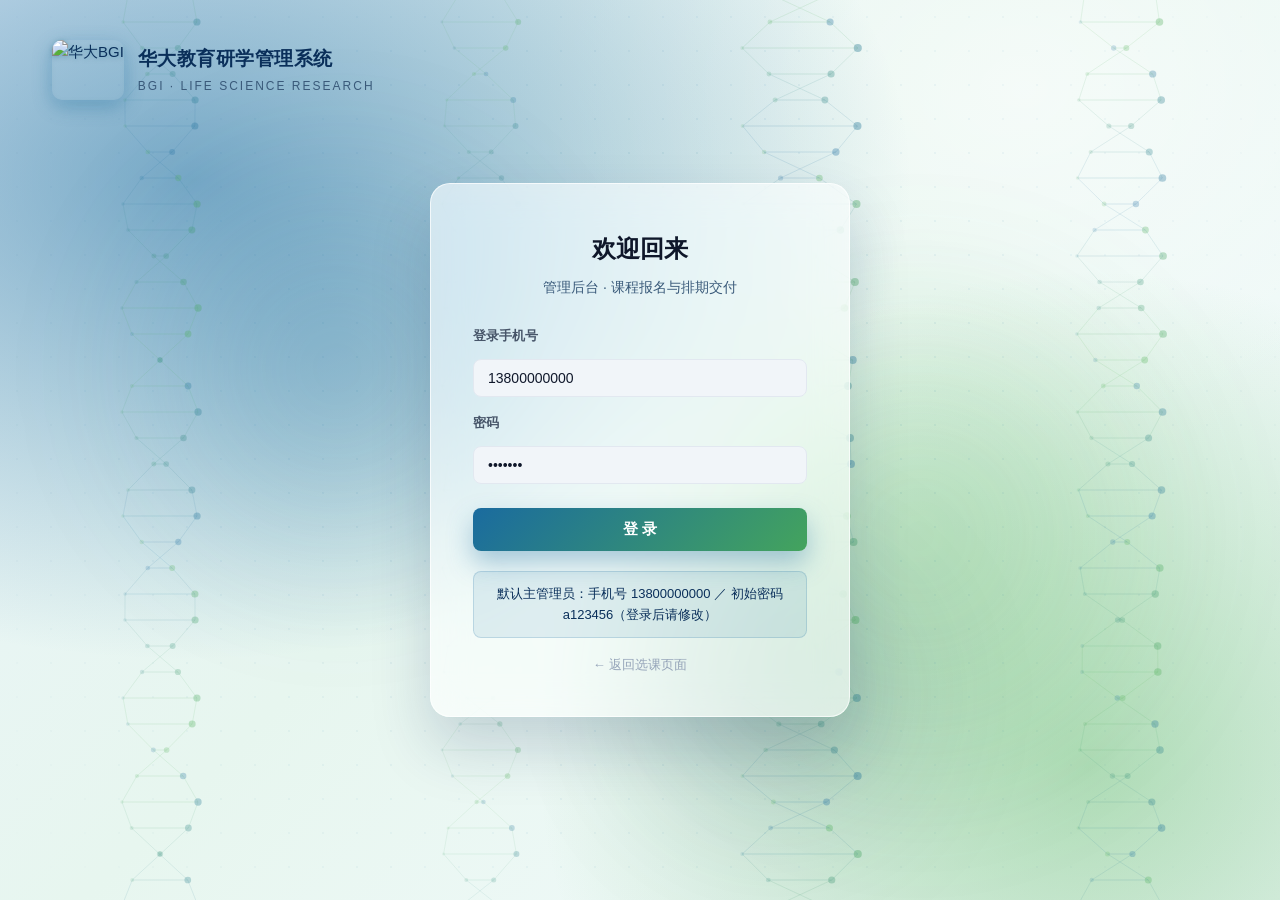
==== admin.html @ 99b179e8 "init: 华大教育研学管理系统 前端静态站" ====
<!DOCTYPE html>
<html lang="zh-CN">
<head>
  <meta charset="UTF-8">
  <meta name="viewport" content="width=device-width, initial-scale=1.0">
  <title>管理后台 - 华大教育研学管理系统</title>
  <!-- 安全响应头：降低 XSS / 点击劫持 / 数据外泄风险 -->
  <meta http-equiv="Content-Security-Policy" content="default-src 'self'; script-src 'self' 'unsafe-inline' https://cdn.jsdelivr.net; style-src 'self' 'unsafe-inline'; img-src 'self' data: https://*.supabase.co https://*.supabase.in; font-src 'self' data:; connect-src 'self' https://bqyibvetyoooyogjtqeu.supabase.co; frame-ancestors 'none'; base-uri 'self'; form-action 'self'">
  <meta http-equiv="X-Content-Type-Options" content="nosniff">
  <meta http-equiv="Referrer-Policy" content="no-referrer">
  <meta http-equiv="X-Frame-Options" content="DENY">
  <meta http-equiv="Permissions-Policy" content="geolocation=(), microphone=(), camera=()">
  <link rel="stylesheet" href="css/style.css">
  <link rel="icon" type="image/png" href="images/logo-huada.png">
</head>
<body>

  <!-- ========== 未配置提示 ========== -->
  <div id="configBanner" style="display:none;background:#FEF3C7;border-bottom:2px solid #F59E0B;padding:10px 20px;text-align:center;font-size:14px;color:#92400E;">
    ⚠️ 系统尚未连接云端数据库，数据无法加载。请联系管理员配置 Supabase（参考 supabase-setup.sql 和 js/supabase-config.js）
  </div>

  <!-- ========== 登录页 DNA 背景 ========== -->
  <div class="login-bg" id="loginBg" style="display:none;">
    <div class="bg-base"></div>
    <div class="bg-glow">
      <span class="glow-1"></span><span class="glow-2"></span><span class="glow-3"></span>
    </div>
    <div class="bg-grid"></div>
    <canvas id="dna" class="login-dna"></canvas>
  </div>

  <!-- ========== 登录页 ========== -->
  <div class="admin-login-page" id="loginPage" style="display:none;">
    <div class="login-brand">
      <img class="logo-img" src="images/logo-huada.png" alt="华大BGI" onerror="if(window.HD_ASSETS&&window.HD_ASSETS.logo)this.src=window.HD_ASSETS.logo">
      <div>
        <div class="t1">华大教育研学管理系统</div>
        <div class="t2">BGI · LIFE SCIENCE RESEARCH</div>
      </div>
    </div>
    <div class="admin-login-box">
      <h1>欢迎回来</h1>
      <p class="subtitle">管理后台 · 课程报名与排期交付</p>

      <!-- 手机号 + 密码登录 -->
      <div id="pwdForm">
        <div class="form-group">
          <label style="font-size:13px;font-weight:600;color:var(--text-secondary);margin-bottom:6px;display:block;">登录手机号</label>
          <input type="tel" class="form-control" id="loginPhone" placeholder="请输入11位手机号" value="13800000000">
        </div>
        <div class="form-group">
          <label style="font-size:13px;font-weight:600;color:var(--text-secondary);margin-bottom:6px;display:block;">密码</label>
          <input type="password" class="form-control" id="loginPassword" placeholder="请输入密码" value="a123456">
        </div>
        <button class="btn-login" onclick="Admin.login()">登 录</button>
        <div class="login-hint">默认主管理员：手机号 13800000000 ／ 初始密码 a123456（登录后请修改）</div>
      </div>

      <div style="text-align:center;margin-top:14px;">
        <a href="index.html" style="font-size:13px;color:var(--text-muted);">&larr; 返回选课页面</a>
      </div>
    </div>
  </div>

  <!-- ========== 管理后台布局 ========== -->
  <div class="admin-layout" id="adminLayout" style="display:none;">

    <!-- 侧边栏 -->
    <aside class="admin-sidebar">
      <div class="sidebar-header">
        <h2>华大教育</h2>
        <p>研学管理后台</p>
      </div>
      <nav class="sidebar-nav">
        <div class="sidebar-nav-item active" data-page="dashboard" onclick="Admin.switchPage('dashboard')">
          <span>📊</span> <span>数据总览</span>
        </div>
        <div class="sidebar-nav-item" id="nav-analytics" data-page="analytics" onclick="Admin.switchPage('analytics')">
          <span>📈</span> <span>数据看板</span>
        </div>
        <div class="sidebar-nav-item" id="nav-board" data-page="board" onclick="Admin.switchPage('board')">
          <span>📅</span> <span>排期看板</span>
        </div>
        <div class="sidebar-nav-item" id="nav-calendar" data-page="calendar" onclick="Admin.switchPage('calendar')">
          <span>🗓️</span> <span>排期日历</span>
        </div>
        <div class="sidebar-nav-item" id="nav-teacher" data-page="teacher" onclick="Admin.switchPage('teacher')">
          <span>🎓</span> <span>讲师端</span>
        </div>
        <div class="sidebar-nav-item" id="nav-admins" data-page="admins" onclick="Admin.switchPage('admins')">
          <span>👥</span> <span>管理员管理</span>
        </div>
      </nav>
      <div class="sidebar-footer">
        <div class="sidebar-user">
          <div class="avatar" id="adminAvatar">A</div>
          <div class="info">
            <div class="name" id="adminName">admin</div>
            <div class="role">管理员</div>
          </div>
        </div>
        <button class="btn-logout" onclick="Admin.logout()">
          <span>退出登录</span>
        </button>
      </div>
    </aside>

    <!-- 主内容区 -->
    <main class="admin-main">

      <!-- 顶部栏：选课页面跳转（右上角，与选课页跳转管理后台同模式） -->
      <div class="admin-topbar">
        <div class="admin-topbar-brand">华大教育研学管理系统 · 管理后台</div>
        <a href="index.html" class="btn-admin-link" title="前往选课 / 报名页面">
          <span>&larr;</span>
          <span>选课页面</span>
        </a>
      </div>

      <!-- 数据总览页 -->
      <div id="page-dashboard">
        <div class="admin-page-title">数据总览</div>

        <!-- 统计卡片 -->
        <div class="stats-grid">
          <div class="stat-card">
            <div class="stat-icon" style="background:var(--primary-light);">📋</div>
            <div class="stat-value" id="statTotal">0</div>
            <div class="stat-label">总报名数</div>
          </div>
          <div class="stat-card">
            <div class="stat-icon" style="background:var(--green-light);">👥</div>
            <div class="stat-value" id="statPeople">0</div>
            <div class="stat-label">总参访人数</div>
          </div>
          <div class="stat-card">
            <div class="stat-icon" style="background:var(--purple-light);">💰</div>
            <div class="stat-value" id="statRevenue">¥0</div>
            <div class="stat-label">预计总收入</div>
          </div>
          <div class="stat-card">
            <div class="stat-icon" style="background:var(--orange);background:rgba(245,158,11,0.15);">📅</div>
            <div class="stat-value" id="statToday">0</div>
            <div class="stat-label">今日新增</div>
          </div>
        </div>

        <!-- 状态流程管道 -->
        <div class="status-pipeline" id="statusPipeline"></div>

        <!-- 工具栏 -->
        <div class="toolbar">
          <div class="toolbar-left">
            <select class="filter-select" id="filterCity" onchange="Admin.renderTable()">
              <option value="">全部城市</option>
              <option value="深圳">深圳</option>
              <option value="武汉">武汉</option>
              <option value="杭州">杭州</option>
            </select>
            <select class="filter-select" id="filterStatus" onchange="Admin.renderTable()">
              <option value="">全部状态</option>
              <option value="待审核">待审核</option>
              <option value="已确认">已确认</option>
              <option value="已排课">已排课</option>
              <option value="已拒绝">已拒绝</option>
              <option value="已交付">已交付</option>
              <option value="已完成">已完成</option>
            </select>
            <input type="text" class="filter-input" id="filterSearch" placeholder="搜索..." oninput="Admin.renderTable()">
          </div>
          <div class="toolbar-right">
            <button class="btn-export" onclick="Admin.exportCSV()">📥 导出数据</button>
          </div>
        </div>

        <!-- 数据表格 -->
        <div class="data-table-wrap">
          <table class="data-table">
            <thead>
              <tr>
                <th>编号</th>
                <th>城市</th>
                <th>状态</th>
                <th>机构名称</th>
                <th id="thContact">联系人</th>
                <th id="thPhone">手机号</th>
                <th id="thDate" style="min-width:80px;">日期</th>
                <th>人数</th>
                <th>课程</th>
                <th>午餐</th>
                <th>总费用</th>
                <th>提交时间</th>
                <th>操作</th>
              </tr>
            </thead>
            <tbody id="dataTableBody">
              <!-- 由 JS 渲染 -->
            </tbody>
          </table>
        </div>
      </div>

      <!-- 排期看板页 -->
      <div id="page-board" style="display:none;">
        <div class="admin-page-title">排期看板</div>
        <div class="board-wrap" id="boardContent">
          <!-- 由 JS 渲染 -->
        </div>
      </div>

      <!-- 数据看板页 -->
      <div id="page-analytics" style="display:none;">
        <div class="admin-page-title">数据看板</div>
        <div id="analyticsContent">
          <!-- 由 JS 渲染 -->
        </div>
      </div>

      <!-- 排期日历页 -->
      <div id="page-calendar" style="display:none;">
        <div class="admin-page-title">排期日历</div>
        <div id="calendarContent">
          <!-- 由 JS 渲染 -->
        </div>
      </div>

      <!-- 讲师端页 -->
      <div id="page-teacher" style="display:none;">
        <div class="admin-page-title">讲师端 · 我的排课</div>
        <div id="teacherContent">
          <!-- 由 JS 渲染 -->
        </div>
      </div>

      <!-- 管理员管理页 -->
      <div id="page-admins" style="display:none;">
        <div class="admin-page-title">管理员管理</div>

        <div class="toolbar">
          <div class="toolbar-left">
            <span style="font-size:14px;color:var(--text-secondary);">已配置 <strong id="adminCount">0</strong> 个管理员账户</span>
          </div>
          <div class="toolbar-right">
            <button class="btn-add-admin" onclick="Admin.showAddAdminModal()">+ 添加管理员</button>
          </div>
        </div>

        <div class="admin-list-wrap">
          <table class="data-table">
            <thead>
              <tr>
                <th>姓名</th>
                <th>手机号（登录账号）</th>
                <th>角色</th>
                <th>操作</th>
              </tr>
            </thead>
            <tbody id="adminTableBody">
              <!-- 由 JS 渲染 -->
            </tbody>
          </table>
        </div>

        <!-- 账号设置区域 -->
        <div class="section-card" style="margin-top:24px;">
          <h2>账号设置</h2>
          <div class="form-grid">
            <div class="form-group">
              <label>当前登录手机号</label>
              <input type="text" class="form-control" id="changePwdUsername" readonly>
            </div>
            <div class="form-group">
              <label>原密码</label>
              <input type="password" class="form-control" id="changePwdOld" placeholder="请输入原密码">
            </div>
            <div class="form-group">
              <label>新密码</label>
              <input type="password" class="form-control" id="changePwdNew" placeholder="请输入新密码（至少6位）">
            </div>
          </div>
          <div style="margin-top:16px;display:flex;gap:12px;flex-wrap:wrap;">
            <button class="btn-modal btn-confirm" onclick="Admin.changePassword()">确认修改密码</button>
            <button class="btn-modal btn-cancel" onclick="Admin.showChangeUsernameModal()">修改登录手机号</button>
          </div>
        </div>
      </div>

    </main>
  </div>

  <!-- ========== 模态框 ========== -->
  <div class="modal-overlay" id="modalOverlay">
    <div class="modal" id="modalBox"></div>
  </div>

  <!-- ========== Toast ========== -->
  <div class="toast" id="toast"></div>

  <!-- ========== 脚本 ========== -->
  <script src="https://cdn.jsdelivr.net/npm/@supabase/supabase-js@2"></script>
  <script src="js/supabase-config.js"></script>
  <script>
    // 检查 Supabase 是否配置
    if (!isSupabaseConfigured()) {
      document.getElementById('configBanner').style.display = 'block';
    }
  </script>
  <script src="js/img/chunk1.js"></script>
  <script src="js/img/chunk2.js"></script>
  <script src="js/img/asset1.js"></script>
  <script src="js/courses.js"></script>
  <script src="js/common.js"></script>
  <script src="js/storage.js"></script>
  <script src="js/bg-dna.js"></script>
  <script src="js/lib/docx.umd.js"></script>
  <script src="js/lib/FileSaver.min.js"></script>
  <script src="js/export-confirm.js"></script>
  <script src="https://cdn.jsdelivr.net/npm/chart.js@4"></script>
  <script src="js/admin.js"></script>
</body>
</html>
---- css/style.css ----
/* ============================================================
   华大教育 · 生命科普课程 B端选课系统
   全局样式表
   ============================================================ */

/* ---------- 设计变量 ---------- */
:root {
  --primary: #2563EB;
  --primary-dark: #1D4ED8;
  --primary-light: #DBEAFE;
  --teal: #06B6D4;
  --teal-light: #CFFAFE;
  --green: #10B981;
  --green-light: #D1FAE5;
  --purple: #8B5CF6;
  --purple-light: #EDE9FE;
  --orange: #F59E0B;
  --red: #EF4444;
  --red-light: #FEE2E2;

  --bg: #F0F4F8;
  --bg-card: #FFFFFF;
  --bg-hover: #F8FAFC;
  --bg-input: #F1F5F9;

  --text: #0F172A;
  --text-secondary: #475569;
  --text-muted: #94A3B8;
  --text-inverse: #FFFFFF;

  --border: #E2E8F0;
  --border-light: #F1F5F9;

  --radius-sm: 8px;
  --radius-md: 12px;
  --radius-lg: 16px;
  --radius-xl: 20px;

  --shadow-sm: 0 1px 2px rgba(0,0,0,0.04);
  --shadow-md: 0 4px 12px rgba(0,0,0,0.06);
  --shadow-lg: 0 10px 30px rgba(0,0,0,0.08);
  --shadow-xl: 0 20px 50px rgba(0,0,0,0.12);

  --transition: 0.25s cubic-bezier(0.4, 0, 0.2, 1);
}

/* ---------- 基础重置 ---------- */
*, *::before, *::after { box-sizing: border-box; margin: 0; padding: 0; }

html { scroll-behavior: smooth; -webkit-font-smoothing: antialiased; }

body {
  font-family: -apple-system, BlinkMacSystemFont, "Segoe UI", "PingFang SC", "Hiragino Sans GB", "Microsoft YaHei", "Helvetica Neue", Helvetica, Arial, sans-serif;
  background: var(--bg);
  color: var(--text);
  line-height: 1.6;
  font-size: 15px;
}

a { color: inherit; text-decoration: none; }
img { max-width: 100%; display: block; }
button { font-family: inherit; cursor: pointer; border: none; background: none; }
input, select, textarea { font-family: inherit; font-size: inherit; }

/* ---------- 布局容器 ---------- */
.container {
  max-width: 1200px;
  margin: 0 auto;
  padding: 0 20px;
}

/* ============================================================
   主页 - 头部
   ============================================================ */
.site-header {
  background: linear-gradient(135deg, #1E3A5F 0%, #0F766E 50%, #2563EB 100%);
  color: #fff;
  padding: 36px 0 80px;
  position: relative;
  overflow: hidden;
}

.site-header::after {
  content: '';
  position: absolute;
  bottom: -1px;
  left: 0; right: 0;
  height: 40px;
  background: var(--bg);
  border-radius: 40px 40px 0 0;
}

.header-inner {
  display: flex;
  align-items: center;
  justify-content: space-between;
  gap: 20px;
}

.header-title h1 {
  font-size: 28px;
  font-weight: 700;
  letter-spacing: 0.5px;
}

.header-title p {
  font-size: 15px;
  opacity: 0.8;
  margin-top: 6px;
}

.btn-admin-link {
  display: inline-flex;
  align-items: center;
  gap: 6px;
  padding: 10px 20px;
  background: rgba(255,255,255,0.15);
  border: 1px solid rgba(255,255,255,0.3);
  border-radius: var(--radius-sm);
  color: #fff;
  font-size: 14px;
  font-weight: 500;
  transition: var(--transition);
  white-space: nowrap;
}

.btn-admin-link:hover {
  background: rgba(255,255,255,0.25);
  transform: translateY(-1px);
}

/* ============================================================
   城市选择器
   ============================================================ */
.city-selector {
  background: var(--bg-card);
  border-radius: var(--radius-lg);
  box-shadow: var(--shadow-lg);
  padding: 28px 32px;
  margin-top: -50px;
  position: relative;
  z-index: 10;
}

.city-selector h2 {
  font-size: 18px;
  font-weight: 600;
  color: var(--text);
  margin-bottom: 16px;
  display: flex;
  align-items: center;
  gap: 8px;
}

.city-selector h2::before {
  content: '';
  width: 4px;
  height: 20px;
  background: var(--primary);
  border-radius: 2px;
}

.city-tabs {
  display: flex;
  gap: 12px;
  flex-wrap: wrap;
}

.city-tab {
  flex: 1;
  min-width: 140px;
  padding: 16px 24px;
  border: 2px solid var(--border);
  border-radius: var(--radius-md);
  background: var(--bg-card);
  color: var(--text-secondary);
  font-size: 16px;
  font-weight: 600;
  transition: var(--transition);
  display: flex;
  align-items: center;
  justify-content: center;
  gap: 8px;
  position: relative;
  overflow: hidden;
}

.city-tab:hover {
  border-color: var(--primary);
  color: var(--primary);
  transform: translateY(-2px);
  box-shadow: var(--shadow-md);
}

.city-tab.active {
  background: var(--primary);
  border-color: var(--primary);
  color: #fff;
  box-shadow: 0 8px 20px rgba(37, 99, 235, 0.3);
}

.city-tab .city-icon {
  font-size: 20px;
}

.city-tab .city-hint {
  display: block;
  font-size: 12px;
  font-weight: 400;
  opacity: 0.7;
  margin-top: 2px;
}

/* ============================================================
   报名信息表单
   ============================================================ */
.section-card {
  background: var(--bg-card);
  border-radius: var(--radius-lg);
  box-shadow: var(--shadow-md);
  padding: 28px 32px;
  margin-top: 24px;
}

.section-card > h2 {
  font-size: 18px;
  font-weight: 600;
  color: var(--text);
  margin-bottom: 20px;
  display: flex;
  align-items: center;
  gap: 8px;
}

.section-card > h2::before {
  content: '';
  width: 4px;
  height: 20px;
  background: var(--primary);
  border-radius: 2px;
}

.form-grid {
  display: grid;
  grid-template-columns: repeat(3, 1fr);
  gap: 20px;
}

.form-group {
  display: flex;
  flex-direction: column;
  gap: 6px;
}

/* 蜜罐字段：视觉隐藏但仍可被自动化脚本填充，用于拦截机器人刷单 */
.hp-field {
  position: absolute;
  left: -9999px;
  width: 1px;
  height: 1px;
  overflow: hidden;
  opacity: 0;
  pointer-events: none;
}

.form-group label {
  font-size: 13px;
  font-weight: 600;
  color: var(--text-secondary);
}

.form-group label .required {
  color: var(--red);
  margin-left: 2px;
}

.form-control {
  padding: 10px 14px;
  border: 1.5px solid var(--border);
  border-radius: var(--radius-sm);
  background: var(--bg-input);
  color: var(--text);
  font-size: 14px;
  transition: var(--transition);
  outline: none;
  width: 100%;
}

.form-control:focus {
  border-color: var(--primary);
  background: #fff;
  box-shadow: 0 0 0 3px rgba(37, 99, 235, 0.1);
}

.form-control::placeholder {
  color: var(--text-muted);
}

/* ============================================================
   大类筛选标签
   ============================================================ */
.series-filter {
  display: flex;
  gap: 8px;
  flex-wrap: wrap;
  margin-bottom: 20px;
}

.series-chip {
  padding: 8px 18px;
  border: 1.5px solid var(--border);
  border-radius: 100px;
  background: var(--bg-card);
  color: var(--text-secondary);
  font-size: 14px;
  font-weight: 500;
  cursor: pointer;
  transition: var(--transition);
  white-space: nowrap;
  display: inline-flex;
  align-items: center;
  gap: 4px;
}

.series-chip:hover {
  border-color: var(--primary);
  color: var(--primary);
  transform: translateY(-1px);
}

.series-chip.active {
  background: var(--primary);
  border-color: var(--primary);
  color: #fff;
  box-shadow: 0 4px 12px rgba(37, 99, 235, 0.25);
}

/* ============================================================
   课程卡片
   ============================================================ */
.course-grid {
  display: grid;
  grid-template-columns: repeat(auto-fill, minmax(280px, 1fr));
  gap: 16px;
}

.course-card {
  background: var(--bg-card);
  border: 1.5px solid var(--border);
  border-radius: var(--radius-lg);
  overflow: hidden;
  transition: var(--transition);
  display: flex;
  flex-direction: column;
  position: relative;
}

.course-card:hover {
  border-color: var(--primary);
  box-shadow: var(--shadow-lg);
  transform: translateY(-3px);
}

.course-card.selected {
  border-color: var(--green);
  box-shadow: 0 0 0 3px rgba(16, 185, 129, 0.15);
}

/* 课程图片横幅 */
.course-img-banner {
  position: relative;
  width: 100%;
  height: 100px;
  overflow: hidden;
  flex-shrink: 0;
  /* 裂图/空白兜底：统一渐变底，避免白块 */
  background: linear-gradient(135deg, #e2e8f0 0%, #cbd5e1 100%);
}

/* 按课程分类的淡色底（图片未加载时也能识别类别） */
.course-img-banner.cat-bg-visit { background: linear-gradient(135deg, #dbeafe 0%, #bfdbfe 100%); }
.course-img-banner.cat-bg-lecture { background: linear-gradient(135deg, #ede9fe 0%, #ddd6fe 100%); }
.course-img-banner.cat-bg-experiment { background: linear-gradient(135deg, #d1fae5 0%, #a7f3d0 100%); }

.course-img-banner .course-img {
  position: relative;
  z-index: 1;
  width: 100%;
  height: 100%;
  object-fit: cover;
  display: block;
}

/* 图片加载失败时隐藏裂图，露出兜底背景 */
.course-img-banner .course-img.img-error {
  opacity: 0;
}

.course-img-banner .course-cat-tag {
  position: absolute;
  top: 12px;
  left: 12px;
  padding: 4px 10px;
  border-radius: 4px;
  font-size: 12px;
  font-weight: 700;
  color: #fff;
  letter-spacing: 1px;
}

.cat-visit { background: rgba(59,130,246,0.9); }
.cat-lecture { background: rgba(139,92,246,0.9); }
.cat-experiment { background: rgba(16,185,129,0.9); }

.course-card.selected .course-img-banner::after {
  content: '已选';
  position: absolute;
  top: 12px;
  right: 12px;
  background: var(--green);
  color: #fff;
  font-size: 12px;
  font-weight: 600;
  padding: 4px 12px;
  border-radius: 20px;
  z-index: 2;
}

.course-card-header {
  padding: 10px 16px 4px;
}

.course-no {
  font-size: 11px;
  font-weight: 700;
  color: var(--primary);
  letter-spacing: 1px;
}

.course-badge {
  display: inline-block;
  padding: 2px 8px;
  border-radius: 3px;
  font-size: 11px;
  font-weight: 600;
  margin-left: 6px;
}

.badge-visit { background: var(--primary-light); color: var(--primary-dark); }
.badge-lecture { background: var(--purple-light); color: var(--purple); }
.badge-experiment { background: var(--green-light); color: var(--green); }

.course-title {
  font-size: 15px;
  font-weight: 700;
  margin-top: 6px;
  color: var(--text);
}

.course-subtitle {
  font-size: 12px;
  color: var(--text-secondary);
  margin-top: 1px;
}

.course-meta {
  display: flex;
  flex-wrap: wrap;
  gap: 10px;
  margin-top: 6px;
  font-size: 11px;
  color: var(--text-muted);
}

.course-meta span {
  display: flex;
  align-items: center;
  gap: 4px;
}

/* 课程详情 - 默认隐藏 */
.course-detail-wrap {
  max-height: 0;
  overflow: hidden;
  transition: max-height 0.35s ease, padding 0.35s ease;
}

.course-detail-wrap.expanded {
  max-height: 600px;
}

.course-card-body {
  padding: 0 16px 12px;
}

.course-goal {
  font-size: 12px;
  color: var(--text-secondary);
  line-height: 1.6;
  margin-bottom: 8px;
}

.course-content {
  font-size: 12px;
  color: var(--text-muted);
  line-height: 1.7;
}

.course-content-item {
  display: flex;
  gap: 5px;
  margin-bottom: 3px;
}

.course-content-item::before {
  content: '·';
  color: var(--primary);
  font-weight: 700;
}

.course-card-footer {
  display: flex;
  align-items: center;
  justify-content: space-between;
  padding: 8px 16px;
  border-top: 1px solid var(--border-light);
  background: var(--bg-hover);
  gap: 8px;
}

.course-footer-right {
  display: flex;
  align-items: center;
  gap: 8px;
}

.course-price {
  font-size: 18px;
  font-weight: 700;
  color: #DC2626;
}

.course-price .unit {
  font-size: 12px;
  font-weight: 400;
}

.course-price-wrap {
  display: inline-flex;
  align-items: baseline;
  gap: 6px;
}

.course-price-origin {
  font-size: 12px;
  color: var(--text-muted);
  text-decoration: line-through;
}

.price-discount-tag {
  font-size: 11px;
  font-weight: 700;
  color: #fff;
  background: #F59E0B;
  padding: 1px 6px;
  border-radius: 4px;
  white-space: nowrap;
}

.course-price-pending {
  font-size: 16px;
  font-weight: 700;
  color: #EA580C;
}

.btn-add-course {
  padding: 6px 16px;
  background: var(--primary);
  color: #fff;
  border-radius: var(--radius-sm);
  font-size: 13px;
  font-weight: 600;
  transition: var(--transition);
}

.btn-add-course:hover {
  background: var(--primary-dark);
  transform: scale(1.05);
}

.btn-add-course.added {
  background: var(--green);
}

/* 详情按钮 */
.btn-detail {
  display: inline-flex;
  align-items: center;
  gap: 3px;
  padding: 4px 12px;
  border: 1px solid var(--border);
  border-radius: 16px;
  font-size: 12px;
  font-weight: 500;
  color: var(--text-secondary);
  background: #fff;
  cursor: pointer;
  transition: var(--transition);
}

.btn-detail:hover {
  border-color: var(--primary);
  color: var(--primary);
  background: var(--primary-light);
}

.btn-detail .arrow {
  transition: transform 0.25s;
  font-size: 11px;
}

.btn-detail.expanded .arrow {
  transform: rotate(180deg);
}

/* ============================================================
   午餐选项
   ============================================================ */
.lunch-option {
  display: flex;
  align-items: center;
  gap: 16px;
  padding: 16px 20px;
  border: 1.5px solid var(--border);
  border-radius: var(--radius-md);
  cursor: pointer;
  transition: var(--transition);
}

.lunch-option:hover { border-color: var(--orange); }

.lunch-option.checked {
  border-color: var(--orange);
  background: #FFFBEB;
}

.lunch-checkbox {
  width: 22px;
  height: 22px;
  border: 2px solid var(--border);
  border-radius: 6px;
  display: flex;
  align-items: center;
  justify-content: center;
  flex-shrink: 0;
  transition: var(--transition);
}

.lunch-option.checked .lunch-checkbox {
  background: var(--orange);
  border-color: var(--orange);
}

.lunch-option.checked .lunch-checkbox::after {
  content: '✓';
  color: #fff;
  font-size: 14px;
  font-weight: 700;
}

.lunch-info { flex: 1; }
.lunch-info .lunch-name { font-weight: 600; font-size: 15px; }
.lunch-info .lunch-desc { font-size: 13px; color: var(--text-muted); margin-top: 2px; }
.lunch-price { font-size: 18px; font-weight: 700; color: #DC2626; }

/* ============================================================
   行程安排 / 选课摘要
   ============================================================ */
.schedule-panel {
  position: sticky;
  bottom: 0;
  background: var(--bg-card);
  border-radius: var(--radius-lg) var(--radius-lg) 0 0;
  box-shadow: 0 -8px 30px rgba(0,0,0,0.1);
  padding: 24px 32px;
  margin-top: 32px;
  z-index: 20;
}

.schedule-header {
  display: flex;
  align-items: center;
  justify-content: space-between;
  margin-bottom: 16px;
}

.schedule-header h3 {
  font-size: 17px;
  font-weight: 600;
}

.schedule-items {
  display: flex;
  gap: 16px;
  overflow-x: auto;
  padding-bottom: 8px;
}

.schedule-item {
  flex-shrink: 0;
  min-width: 200px;
  padding: 14px 18px;
  border-radius: var(--radius-md);
  border: 1.5px solid var(--border);
  background: var(--bg-hover);
}

.schedule-item.lunch-item {
  background: #FFFBEB;
  border-color: var(--orange);
}

.schedule-item .time {
  font-size: 13px;
  font-weight: 700;
  color: var(--primary);
}

.schedule-item.lunch-item .time { color: var(--orange); }

.schedule-item .name {
  font-size: 14px;
  font-weight: 600;
  margin-top: 4px;
}

.schedule-item .meta {
  font-size: 12px;
  color: var(--text-muted);
  margin-top: 2px;
}

.schedule-item .remove-btn {
  position: absolute;
  top: -6px;
  right: -6px;
  width: 22px;
  height: 22px;
  border-radius: 50%;
  background: var(--red);
  color: #fff;
  font-size: 14px;
  display: none;
  align-items: center;
  justify-content: center;
}

.schedule-item:hover .remove-btn { display: flex; }

.schedule-empty {
  text-align: center;
  padding: 20px;
  color: var(--text-muted);
  font-size: 14px;
}

.schedule-summary {
  display: flex;
  align-items: center;
  justify-content: space-between;
  margin-top: 16px;
  padding-top: 16px;
  border-top: 1px solid var(--border-light);
}

.total-price {
  font-size: 14px;
  color: var(--text-secondary);
}

.total-price .amount {
  font-size: 28px;
  font-weight: 700;
  color: #DC2626;
  margin-left: 8px;
}

.btn-submit {
  padding: 14px 40px;
  background: linear-gradient(135deg, var(--primary), var(--primary-dark));
  color: #fff;
  border-radius: var(--radius-md);
  font-size: 16px;
  font-weight: 700;
  transition: var(--transition);
  letter-spacing: 1px;
}

.btn-submit:hover {
  transform: translateY(-2px);
  box-shadow: 0 10px 25px rgba(37, 99, 235, 0.3);
}

.btn-submit:disabled {
  background: var(--text-muted);
  cursor: not-allowed;
  transform: none;
  box-shadow: none;
}

/* ============================================================
   模态框
   ============================================================ */
.modal-overlay {
  position: fixed;
  inset: 0;
  background: rgba(0,0,0,0.5);
  display: flex;
  align-items: center;
  justify-content: center;
  z-index: 1000;
  opacity: 0;
  pointer-events: none;
  transition: opacity 0.2s;
}

.modal-overlay.show {
  opacity: 1;
  pointer-events: auto;
}

.modal {
  background: #fff;
  border-radius: var(--radius-lg);
  padding: 32px;
  max-width: 480px;
  width: 90%;
  max-height: 85vh;
  overflow-y: auto;
  box-shadow: var(--shadow-xl);
  transform: scale(0.9);
  transition: transform 0.2s;
}

.modal-overlay.show .modal { transform: scale(1); }

.modal h3 {
  font-size: 20px;
  font-weight: 700;
  margin-bottom: 8px;
}

.modal .modal-body {
  margin: 16px 0 24px;
  font-size: 14px;
  color: var(--text-secondary);
  line-height: 1.8;
}

.modal-actions {
  display: flex;
  gap: 12px;
  justify-content: flex-end;
}

/* 大尺寸弹窗（确认单预览） */
.modal.modal-lg {
  max-width: 820px;
  width: 94%;
  max-height: 88vh;
}

/* 确认单预览 */
.confirm-preview-wrap {
  max-height: 64vh;
  overflow-y: auto;
  border: 1px solid var(--border-light);
  border-radius: var(--radius-sm);
  background: #f7f7f4;
  padding: 24px 28px;
}
.confirm-preview {
  background: #fff;
  color: #222;
  font-size: 14px;
  line-height: 1.9;
  max-width: 720px;
  margin: 0 auto;
  padding: 28px 32px;
  box-shadow: 0 1px 4px rgba(0,0,0,0.08);
}
.confirm-preview .cf-title {
  text-align: center;
  font-size: 22px;
  font-weight: 700;
  margin: 0 0 16px;
}
.confirm-preview .cf-intro {
  margin: 0 0 12px;
  text-indent: 2em;
}
.confirm-preview h3 {
  font-size: 15px;
  font-weight: 700;
  margin: 18px 0 6px;
}
.confirm-preview p {
  margin: 4px 0;
}
.confirm-preview .cf-note {
  font-size: 12px;
  color: #888;
  margin-top: 6px;
}
.confirm-preview .cf-table {
  width: 100%;
  border-collapse: collapse;
  margin: 8px 0;
  font-size: 13px;
}
.confirm-preview .cf-table th,
.confirm-preview .cf-table td {
  border: 1px solid #bbb;
  padding: 6px 8px;
  text-align: left;
}
.confirm-preview .cf-table th {
  background: #E8EEF7;
  font-weight: 600;
  text-align: center;
}
.confirm-preview .cf-table .cf-total-row td {
  background: #F5F7FA;
  font-weight: 700;
}
.confirm-preview .cf-table .cf-total-label {
  text-align: right;
}
.confirm-preview .cf-sign {
  margin-top: 24px;
  text-align: left;
}
.confirm-preview .cf-sign p {
  margin: 2px 0;
}

.btn-modal.btn-quote.done { background: #047857; color: #fff; border-color: #047857; }
.btn-modal.btn-quote.done:hover { background: #065F46; }
.btn-modal {
  padding: 10px 24px;
  border-radius: var(--radius-sm);
  font-size: 14px;
  font-weight: 600;
  transition: var(--transition);
}

.btn-cancel {
  background: var(--border-light);
  color: var(--text-secondary);
}

.btn-cancel:hover { background: var(--border); }

.btn-confirm {
  background: var(--primary);
  color: #fff;
}

.btn-confirm:hover { background: var(--primary-dark); }

.btn-danger {
  background: var(--red);
  color: #fff;
}

.btn-danger:hover { background: #DC2626; }

/* 成功提示 */
.toast {
  position: fixed;
  top: 24px;
  left: 50%;
  transform: translateX(-50%) translateY(-100px);
  background: var(--text);
  color: #fff;
  padding: 14px 28px;
  border-radius: var(--radius-sm);
  font-size: 14px;
  font-weight: 500;
  z-index: 2000;
  transition: transform 0.3s cubic-bezier(0.34, 1.56, 0.64, 1);
  box-shadow: var(--shadow-lg);
  display: flex;
  align-items: center;
  gap: 8px;
}

.toast.show { transform: translateX(-50%) translateY(0); }
.toast.success { background: var(--green); }
.toast.error { background: var(--red); }

/* ============================================================
   管理后台样式
   ============================================================ */
.admin-login-page {
  min-height: 100vh;
  display: flex;
  align-items: center;
  justify-content: center;
  background: linear-gradient(135deg, #1E3A5F, #2563EB);
}

.admin-login-box {
  background: #fff;
  border-radius: var(--radius-xl);
  padding: 40px;
  max-width: 420px;
  width: 90%;
  box-shadow: var(--shadow-xl);
}

.admin-login-box h1 {
  font-size: 24px;
  font-weight: 700;
  text-align: center;
  margin-bottom: 8px;
}

.admin-login-box .subtitle {
  text-align: center;
  color: var(--text-muted);
  font-size: 14px;
  margin-bottom: 28px;
}

.admin-login-box .form-group { margin-bottom: 16px; }

.admin-login-box .btn-login {
  width: 100%;
  padding: 12px;
  background: var(--primary);
  color: #fff;
  border-radius: var(--radius-sm);
  font-size: 15px;
  font-weight: 600;
  transition: var(--transition);
  margin-top: 8px;
}

.admin-login-box .btn-login:hover {
  background: var(--primary-dark);
}

.login-hint {
  margin-top: 20px;
  padding: 12px;
  background: var(--primary-light);
  border-radius: var(--radius-sm);
  font-size: 13px;
  color: var(--primary-dark);
  text-align: center;
}

/* 管理后台布局 */
.admin-layout {
  display: flex;
  min-height: 100vh;
}

.admin-sidebar {
  width: 240px;
  background: #1E293B;
  color: #fff;
  padding: 0;
  flex-shrink: 0;
  display: flex;
  flex-direction: column;
  position: fixed;
  top: 0; bottom: 0;
  left: 0;
  z-index: 100;
}

.sidebar-header {
  padding: 24px 20px;
  border-bottom: 1px solid rgba(255,255,255,0.1);
}

.sidebar-header h2 {
  font-size: 18px;
  font-weight: 700;
}

.sidebar-header p {
  font-size: 12px;
  opacity: 0.5;
  margin-top: 4px;
}

.sidebar-nav {
  flex: 1;
  padding: 16px 0;
}

.sidebar-nav-item {
  display: flex;
  align-items: center;
  gap: 10px;
  padding: 12px 24px;
  color: rgba(255,255,255,0.7);
  font-size: 14px;
  font-weight: 500;
  cursor: pointer;
  transition: var(--transition);
  border-left: 3px solid transparent;
}

.sidebar-nav-item:hover {
  color: #fff;
  background: rgba(255,255,255,0.05);
}

.sidebar-nav-item.active {
  color: #fff;
  background: rgba(255,255,255,0.1);
  border-left-color: var(--primary);
}

.sidebar-footer {
  padding: 16px 20px;
  border-top: 1px solid rgba(255,255,255,0.1);
}

.sidebar-user {
  display: flex;
  align-items: center;
  gap: 10px;
  margin-bottom: 12px;
}

.sidebar-user .avatar {
  width: 36px;
  height: 36px;
  border-radius: 50%;
  background: var(--primary);
  display: flex;
  align-items: center;
  justify-content: center;
  font-size: 14px;
  font-weight: 700;
}

.sidebar-user .info {
  font-size: 13px;
}

.sidebar-user .info .name { font-weight: 600; }
.sidebar-user .info .role { font-size: 11px; opacity: 0.5; }

.btn-logout {
  width: 100%;
  padding: 8px;
  background: rgba(239,68,68,0.15);
  color: #FCA5A5;
  border-radius: var(--radius-sm);
  font-size: 13px;
  font-weight: 600;
  transition: var(--transition);
}

.btn-logout:hover {
  background: rgba(239,68,68,0.25);
  color: #FECACA;
}

.admin-main {
  flex: 1;
  margin-left: 240px;
  padding: 32px;
}

.admin-page-title {
  font-size: 24px;
  font-weight: 700;
  margin-bottom: 24px;
}

/* 统计卡片 */
.stats-grid {
  display: grid;
  grid-template-columns: repeat(4, 1fr);
  gap: 20px;
  margin-bottom: 24px;
}

.stat-card {
  background: #fff;
  border-radius: var(--radius-md);
  padding: 24px;
  box-shadow: var(--shadow-sm);
  border: 1px solid var(--border-light);
  transition: var(--transition);
}

.stat-card:hover {
  box-shadow: var(--shadow-md);
  transform: translateY(-2px);
}

.stat-card .stat-icon {
  width: 48px;
  height: 48px;
  border-radius: 12px;
  display: flex;
  align-items: center;
  justify-content: center;
  font-size: 24px;
  margin-bottom: 12px;
}

.stat-card .stat-value {
  font-size: 32px;
  font-weight: 700;
  color: var(--text);
}

.stat-card .stat-label {
  font-size: 13px;
  color: var(--text-muted);
  margin-top: 4px;
}

/* 工具栏 */
.toolbar {
  display: flex;
  align-items: center;
  gap: 12px;
  margin-bottom: 20px;
  flex-wrap: wrap;
}

.toolbar .toolbar-left {
  display: flex;
  gap: 12px;
  align-items: center;
  flex-wrap: wrap;
  flex: 1;
}

.toolbar .toolbar-right {
  display: flex;
  gap: 12px;
}

.filter-select, .filter-input {
  padding: 8px 14px;
  border: 1.5px solid var(--border);
  border-radius: var(--radius-sm);
  background: #fff;
  font-size: 14px;
  outline: none;
  transition: var(--transition);
}

.filter-select:focus, .filter-input:focus {
  border-color: var(--primary);
}

.filter-input { min-width: 200px; }

.btn-export {
  display: flex;
  align-items: center;
  gap: 6px;
  padding: 8px 16px;
  background: var(--green);
  color: #fff;
  border-radius: var(--radius-sm);
  font-size: 14px;
  font-weight: 600;
  transition: var(--transition);
}

.btn-export:hover { background: #059669; }

/* 数据表格 */
.data-table-wrap {
  background: #fff;
  border-radius: var(--radius-md);
  box-shadow: var(--shadow-sm);
  overflow: hidden;
  border: 1px solid var(--border-light);
}

.data-table {
  width: 100%;
  border-collapse: collapse;
  font-size: 14px;
}

.data-table thead {
  background: var(--bg-hover);
}

.data-table th {
  padding: 14px 16px;
  text-align: left;
  font-weight: 600;
  color: var(--text-secondary);
  font-size: 13px;
  white-space: nowrap;
  border-bottom: 2px solid var(--border);
}

.data-table td {
  padding: 14px 16px;
  border-bottom: 1px solid var(--border-light);
  color: var(--text);
}

.data-table tbody tr {
  transition: var(--transition);
}

.data-table tbody tr:hover {
  background: var(--bg-hover);
}

.data-table .empty-row td {
  text-align: center;
  padding: 40px;
  color: var(--text-muted);
}

.data-table td.date-cell {
  white-space: nowrap;
  min-width: 80px;
}

.status-tag {
  display: inline-block;
  padding: 2px 10px;
  border-radius: 4px;
  font-size: 12px;
  font-weight: 600;
}

.status-shenzhen { background: var(--primary-light); color: var(--primary-dark); }
.status-wuhan { background: var(--green-light); color: var(--green); }
.status-hangzhou { background: var(--purple-light); color: var(--purple); }

.action-btn {
  padding: 5px 12px;
  border-radius: 6px;
  font-size: 13px;
  font-weight: 600;
  transition: var(--transition);
  margin-right: 6px;
}

.action-btn.view { background: var(--primary-light); color: var(--primary-dark); }
.action-btn.view:hover { background: var(--primary); color: #fff; }
.action-btn.delete { background: var(--red-light); color: var(--red); }
.action-btn.delete:hover { background: var(--red); color: #fff; }
.action-btn.deliver { background: var(--purple-light); color: var(--purple); }
.action-btn.deliver:hover { background: var(--purple); color: #fff; }
.action-btn.complete { background: var(--orange); color: #fff; }
.action-btn.complete:hover { background: #D97706; color: #fff; }
.action-btn.quote { background: #ECFDF5; color: #047857; }
.action-btn.quote:hover { background: #047857; color: #fff; }
.action-btn.quote.done { background: #047857; color: #fff; }
.action-btn.quote.done:hover { background: #065F46; }

/* 管理员管理 */
.admin-list-wrap {
  background: #fff;
  border-radius: var(--radius-md);
  box-shadow: var(--shadow-sm);
  overflow: hidden;
  border: 1px solid var(--border-light);
}

.btn-add-admin {
  display: flex;
  align-items: center;
  gap: 6px;
  padding: 8px 16px;
  background: var(--primary);
  color: #fff;
  border-radius: var(--radius-sm);
  font-size: 14px;
  font-weight: 600;
  transition: var(--transition);
}

.btn-add-admin:hover { background: var(--primary-dark); }

/* 详情模态框 */
.detail-grid {
  display: grid;
  grid-template-columns: 1fr 1fr;
  gap: 16px;
  margin-bottom: 16px;
}

.detail-item {
  display: flex;
  flex-direction: column;
  gap: 4px;
}

.detail-item .label {
  font-size: 12px;
  color: var(--text-muted);
  font-weight: 600;
}

.detail-item .value {
  font-size: 14px;
  color: var(--text);
  font-weight: 500;
}

.detail-item.full {
  grid-column: 1 / -1;
}

.detail-courses {
  margin-top: 12px;
  padding: 16px;
  background: var(--bg-hover);
  border-radius: var(--radius-sm);
}

.detail-course-item {
  display: flex;
  align-items: center;
  justify-content: space-between;
  padding: 8px 0;
  border-bottom: 1px solid var(--border-light);
}

.detail-course-item:last-child { border-bottom: none; }

/* ============================================================
   报名流程 - 状态徽章 / 标签
   ============================================================ */
.status-badge {
  display: inline-block;
  padding: 4px 12px;
  border-radius: 20px;
  font-size: 12px;
  font-weight: 700;
  white-space: nowrap;
}

.badge-pending { background: #FEF3C7; color: #B45309; }
.badge-confirmed { background: var(--green-light); color: #047857; }
.badge-scheduled { background: var(--primary-light); color: var(--primary-dark); }
.badge-rejected { background: var(--red-light); color: var(--red); }
.badge-delivered { background: var(--purple-light); color: var(--purple); }
.badge-completed { background: var(--green); color: #fff; }

/* 状态分布圆点 */
.dot-delivered { background: var(--purple); }
.dot-completed { background: var(--green); }

/* 报价单（管理后台详情 + 机构查询页通用） */
.quote-block { margin-top: 12px; padding: 12px 14px; background: #ECFDF5; border: 1px solid #A7F3D0; border-radius: var(--radius-sm); }
.quote-block .q-amount { font-size: 18px; font-weight: 700; color: #047857; }
.quote-block .q-note { margin-top: 4px; font-size: 13px; color: var(--text-secondary); }

.query-quote { grid-column: 1 / -1; margin-top: 10px; padding: 12px 14px; background: #ECFDF5; border: 1px solid #A7F3D0; border-radius: var(--radius-sm); }
.query-quote.confirmed { background: #F0FDF4; border-color: #86EFAC; }
.query-quote .q-head { display: flex; justify-content: space-between; align-items: center; font-weight: 600; color: #047857; }
.query-quote .q-head span { font-size: 16px; color: #DC2626; }
.query-quote .q-note { margin-top: 4px; font-size: 13px; color: var(--text-secondary); }
.btn-query-confirm { margin-top: 8px; padding: 6px 14px; border: none; border-radius: 6px; background: #047857; color: #fff; font-size: 13px; font-weight: 600; cursor: pointer; }
.btn-query-confirm:hover { background: #065F46; }
.btn-query-confirm:disabled { opacity: .6; cursor: default; }

/* 报价单折扣明细（详情/查询页） */
.quote-breakdown {
  display: flex;
  flex-wrap: wrap;
  gap: 12px;
  align-items: center;
  margin-top: 6px;
  font-size: 13px;
}
.quote-breakdown .qb-base { color: var(--text-muted); }
.quote-breakdown .qb-base s { color: var(--text-muted); }
.quote-breakdown .qb-disc { color: #DC2626; font-weight: 600; }
.quote-breakdown .qb-final { color: #047857; font-weight: 700; }

/* 报价弹窗：课程行 + 折扣控件 */
.q-lines { border: 1px solid var(--border); border-radius: var(--radius-md); overflow: hidden; margin-bottom: 14px; }
.q-line {
  display: grid;
  grid-template-columns: 1fr auto;
  grid-template-areas: "main sub" "disc sub";
  gap: 2px 12px;
  align-items: center;
  padding: 10px 12px;
  border-bottom: 1px dashed var(--border);
}
.q-line:last-child { border-bottom: none; }
.q-line-main { grid-area: main; display: flex; flex-direction: column; }
.q-line-name { font-weight: 600; color: var(--text); font-size: 14px; }
.q-line-meta { font-size: 12px; color: var(--text-muted); margin-top: 2px; }
.q-line-disc { grid-area: disc; display: flex; align-items: center; gap: 8px; flex-wrap: wrap; margin-top: 4px; }
.q-line-sub { grid-area: sub; font-weight: 700; color: var(--text); font-size: 15px; font-variant-numeric: tabular-nums; text-align: right; }

.disc-presets { display: inline-flex; gap: 4px; flex-wrap: wrap; }
.disc-chip {
  border: 1px solid var(--border);
  background: #fff;
  color: var(--text-secondary);
  border-radius: 999px;
  padding: 3px 9px;
  font-size: 12px;
  cursor: pointer;
  transition: all 0.12s ease;
}
.disc-chip:hover { border-color: var(--primary); color: var(--primary); }
.disc-chip.active { background: var(--primary); border-color: var(--primary); color: #fff; }

.q-disc-wrap { display: inline-flex; align-items: center; gap: 4px; }
.q-disc-input { width: 64px; padding: 4px 6px; font-size: 13px; }
.q-pct { font-size: 12px; color: var(--text-muted); }

.q-summary { background: var(--bg-hover); border-radius: var(--radius-md); padding: 12px 14px; }
.q-sum-row { display: flex; justify-content: space-between; align-items: center; font-size: 14px; padding: 4px 0; }
.q-sum-row.q-discount span:last-child { color: #DC2626; font-weight: 700; }
.q-order-block { display: flex; align-items: center; gap: 10px; flex-wrap: wrap; padding: 8px 0; border-top: 1px dashed var(--border); border-bottom: 1px dashed var(--border); margin: 6px 0; }
.q-order-label { font-size: 14px; font-weight: 600; color: var(--text); }
.q-total-block { margin-top: 10px; }
.q-total-input { display: flex; gap: 8px; align-items: center; margin-top: 6px; }
.q-total-input #quoteAmount { flex: 1; font-size: 16px; font-weight: 700; }

/* 折扣方式切换 */
.q-mode-row { display: flex; align-items: center; gap: 14px; flex-wrap: wrap; margin: 4px 0 10px; padding: 8px 10px; background: var(--bg-hover); border-radius: var(--radius-md); }
.q-mode-label { font-size: 13px; font-weight: 700; color: var(--text); }
.q-mode-opt { font-size: 13px; color: var(--text-secondary); display: inline-flex; align-items: center; gap: 5px; cursor: pointer; }
.q-mode-opt input { accent-color: var(--primary); }
.q-mode-hint { font-size: 12px; color: var(--text-muted); }

/* 餐费行（不参与打折） */
.q-line-lunch { background: #FFFbe6; }
.q-nodisc-tag { display: inline-block; font-size: 11px; font-weight: 600; color: #B45309; background: #FEF3C7; border-radius: 4px; padding: 1px 6px; margin-left: 6px; }
.q-nodisc-label { font-size: 12px; font-weight: 600; color: #B45309; background: #FEF3C7; border-radius: 999px; padding: 3px 10px; }
.q-lunch-row span:last-child { font-weight: 700; color: var(--text); }

/* 锁定态（不可编辑） */
.disc-presets-locked { opacity: 0.45; pointer-events: none; filter: grayscale(0.6); }
.q-disc-input:disabled { background: #F3F4F6; color: var(--text-muted); cursor: not-allowed; }

.btn-mini {
  border: 1px solid var(--border);
  background: #fff;
  border-radius: 6px;
  padding: 6px 10px;
  font-size: 12px;
  color: var(--text-secondary);
  cursor: pointer;
  white-space: nowrap;
}
.btn-mini:hover { border-color: var(--primary); color: var(--primary); }

/* 表格内操作按钮（确认/排期/取消） */
.action-btn.confirm { background: var(--green-light); color: #047857; }
.action-btn.confirm:hover { background: var(--green); color: #fff; }
.action-btn.schedule { background: var(--primary-light); color: var(--primary-dark); }
.action-btn.schedule:hover { background: var(--primary); color: #fff; }
.action-btn.cancel { background: #FEF3C7; color: #B45309; }
.action-btn.cancel:hover { background: #F59E0B; color: #fff; }
.action-btn.confirm-doc { background: #EEF2FF; color: #4338CA; }
.action-btn.confirm-doc:hover { background: #4338CA; color: #fff; }

/* 流程操作按钮（模态框内） */
.btn-schedule { background: var(--primary); color: #fff; }
.btn-schedule:hover { background: var(--primary-dark); }

/* 拒绝理由 */
.reject-block {
  margin-top: 12px;
  padding: 12px 16px;
  background: var(--red-light);
  color: #B91C1C;
  border-radius: var(--radius-sm);
  font-size: 13px;
  font-weight: 500;
}

/* 常用理由快捷标签 */
.quick-reason {
  display: inline-block;
  padding: 3px 10px;
  margin-right: 6px;
  background: var(--bg-input);
  border: 1px solid var(--border);
  border-radius: 14px;
  font-size: 12px;
  color: var(--text-secondary);
  cursor: pointer;
  transition: var(--transition);
}
.quick-reason:hover { background: var(--primary-light); color: var(--primary-dark); border-color: var(--primary); }

/* ---------- 时间线 ---------- */
.timeline-wrap { margin-top: 8px; }
.timeline { position: relative; padding-left: 22px; }
.timeline::before {
  content: '';
  position: absolute;
  left: 6px; top: 4px; bottom: 4px;
  width: 2px;
  background: var(--border);
}
.timeline-item { position: relative; padding-bottom: 16px; }
.timeline-item:last-child { padding-bottom: 0; }
.timeline-dot {
  position: absolute;
  left: -22px; top: 4px;
  width: 12px; height: 12px;
  border-radius: 50%;
  background: var(--primary);
  border: 2px solid #fff;
  box-shadow: 0 0 0 2px var(--primary-light);
}
.timeline-action { font-size: 13px; font-weight: 600; color: var(--text); }
.timeline-meta { font-size: 12px; color: var(--text-muted); margin-top: 2px; }

/* ---------- 排期冲突提示 ---------- */
.warn-box {
  padding: 10px 14px;
  border-radius: var(--radius-sm);
  font-size: 13px;
  font-weight: 500;
  line-height: 1.5;
}
.warn-error { background: var(--red-light); color: #B91C1C; border: 1px solid #FCA5A5; }
.warn-info { background: #FEF3C7; color: #B45309; border: 1px solid #FCD34D; }
.warn-ok { background: var(--green-light); color: #047857; border: 1px solid #A7F3D0; }

/* ---------- 排期看板 ---------- */
.board-wrap {
  display: grid;
  grid-template-columns: repeat(auto-fill, minmax(280px, 1fr));
  gap: 20px;
  align-items: start;
}
.board-staff-col {
  background: #fff;
  border: 1px solid var(--border-light);
  border-radius: var(--radius-md);
  box-shadow: var(--shadow-sm);
  overflow: hidden;
}
.board-staff-head {
  background: var(--primary);
  color: #fff;
  padding: 14px 16px;
  font-size: 15px;
  font-weight: 700;
}
.board-date-card { border-bottom: 1px solid var(--border-light); padding: 12px; }
.board-date-card:last-child { border-bottom: none; }
.board-date-head {
  font-size: 13px;
  font-weight: 700;
  color: var(--text);
  margin-bottom: 10px;
  display: flex;
  align-items: center;
  justify-content: space-between;
  gap: 8px;
}
.board-row {
  display: flex;
  align-items: center;
  gap: 10px;
  padding: 8px 10px;
  background: var(--bg-hover);
  border-radius: 6px;
  margin-bottom: 8px;
  font-size: 13px;
}
.board-row:last-child { margin-bottom: 0; }
.board-time { font-weight: 700; color: var(--primary-dark); font-family: monospace; white-space: nowrap; }
.board-org { flex: 1; color: var(--text); }
.board-id { color: var(--text-muted); font-size: 12px; }
.board-tag {
  font-size: 11px;
  font-weight: 700;
  padding: 2px 8px;
  border-radius: 12px;
  white-space: nowrap;
}
.tag-conflict { background: var(--red-light); color: var(--red); }
.tag-full { background: #FEF3C7; color: #B45309; }
.tag-ok { background: var(--green-light); color: #047857; }

/* 排期看板：展开/收起按钮 */
.board-toggle {
  display: block;
  width: 100%;
  border: none;
  border-top: 1px solid var(--border-light);
  background: var(--bg-hover);
  color: var(--primary-dark);
  font-size: 13px;
  font-weight: 700;
  padding: 11px 12px;
  cursor: pointer;
  transition: background .15s ease;
}
.board-toggle:hover { background: var(--primary-light); color: var(--primary); }

/* ---------- 角色标签（管理员管理） ---------- */
.role-pill {
  display: inline-block;
  padding: 3px 12px;
  border-radius: 14px;
  font-size: 12px;
  font-weight: 700;
}
.role-dev { background: #1E293B; color: #fff; }
.role-ops { background: var(--primary-light); color: var(--primary-dark); }
.role-delivery { background: var(--green-light); color: #047857; }
.role-sales { background: var(--purple-light); color: var(--purple); }

.role-select {
  padding: 6px 12px;
  border: 1.5px solid var(--border);
  border-radius: var(--radius-sm);
  background: #fff;
  font-size: 13px;
  font-weight: 600;
  color: var(--text);
  cursor: pointer;
  outline: none;
}
.role-select:focus { border-color: var(--primary); }

/* ============================================================
   报名状态查询（选课页）
   ============================================================ */
.status-query-section .query-row {
  display: flex;
  gap: 12px;
  flex-wrap: wrap;
  align-items: flex-end;
}
.status-query-section .query-row .form-group { flex: 1; min-width: 200px; margin: 0; }
.btn-query {
  padding: 10px 28px;
  background: var(--primary);
  color: #fff;
  border-radius: var(--radius-sm);
  font-size: 14px;
  font-weight: 600;
  transition: var(--transition);
  white-space: nowrap;
  height: 42px;
}
.btn-query:hover { background: var(--primary-dark); }

.query-result { margin-top: 20px; display: flex; flex-direction: column; gap: 14px; }
.query-empty {
  padding: 20px;
  text-align: center;
  color: var(--text-muted);
  font-size: 14px;
  background: var(--bg-hover);
  border-radius: var(--radius-sm);
}
.query-card {
  background: var(--bg-hover);
  border: 1px solid var(--border-light);
  border-radius: var(--radius-md);
  overflow: hidden;
}
.query-card-head {
  display: flex;
  align-items: center;
  justify-content: space-between;
  padding: 12px 16px;
  background: #fff;
  border-bottom: 1px solid var(--border-light);
  font-weight: 600;
  font-size: 14px;
}
.query-card-body {
  padding: 14px 16px;
  display: grid;
  grid-template-columns: 1fr 1fr;
  gap: 10px 20px;
  font-size: 13px;
  color: var(--text-secondary);
}
.query-card-body strong { color: var(--text); }
.query-reject {
  padding: 12px 16px;
  background: var(--red-light);
  color: #B91C1C;
  font-size: 13px;
  font-weight: 500;
}
.query-tip {
  margin-top: 14px;
  padding: 12px 16px;
  background: var(--primary-light);
  color: var(--primary-dark);
  border-radius: var(--radius-sm);
  font-size: 13px;
}

@media (max-width: 600px) {
  .query-card-body { grid-template-columns: 1fr; }
}

/* ============================================================
   响应式
   ============================================================ */
@media (max-width: 900px) {
  .header-inner { flex-direction: column; align-items: flex-start; }
  .form-grid { grid-template-columns: 1fr; }
  .course-grid { grid-template-columns: 1fr; }
  .stats-grid { grid-template-columns: repeat(2, 1fr); }
  .detail-grid { grid-template-columns: 1fr; }
  
  .admin-sidebar {
    width: 60px;
    overflow: hidden;
  }
  .sidebar-header h2, .sidebar-header p,
  .sidebar-nav-item span, .sidebar-user .info,
  .btn-logout span { display: none; }
  .admin-main { margin-left: 60px; }
}

@media (max-width: 600px) {
  .container { padding: 0 12px; }
  .site-header { padding: 24px 0 60px; }
  .header-title h1 { font-size: 22px; }
  .section-card { padding: 20px; }
  .city-selector { padding: 20px; }
  .city-tab { min-width: 100%; }
  .stats-grid { grid-template-columns: 1fr; }
  .schedule-panel { padding: 16px; }
  .toolbar { flex-direction: column; align-items: stretch; }
  .data-table { font-size: 12px; }
  .data-table th, .data-table td { padding: 8px; }
}

/* 动画 */
@keyframes fadeInUp {
  from { opacity: 0; transform: translateY(20px); }
  to { opacity: 1; transform: translateY(0); }
}

.fade-in-up {
  animation: fadeInUp 0.4s ease forwards;
}

/* ============================================================
   报名查询 · 课后满意度评价
   ============================================================ */
.query-sat {
  margin-top: 16px;
  padding: 16px 18px;
  border: 1px solid var(--border);
  border-radius: var(--radius-md);
  background: var(--bg-hover);
}
.query-sat.done { background: var(--green-light); border-color: var(--green); }
.query-sat .q-head { font-weight: 700; color: var(--text); font-size: 15px; margin-bottom: 8px; }
.query-sat .sat-tip { font-size: 13px; color: var(--text-muted); margin-bottom: 10px; }
.query-sat .sat-stars { font-size: 20px; color: var(--orange); letter-spacing: 2px; }
.query-sat .sat-stars .dim { color: var(--text-muted); }
.query-sat .sat-comment { margin-top: 6px; font-size: 13px; color: var(--text-secondary); }

.star-row { display: flex; gap: 6px; margin-bottom: 10px; }
.star-row .star {
  font-size: 26px;
  color: var(--text-muted);
  cursor: pointer;
  transition: transform 0.12s, color 0.12s;
  user-select: none;
}
.star-row .star:hover { transform: scale(1.15); }
.star-row .star.active { color: var(--orange); }
.sat-text { width: 100%; margin-bottom: 10px; resize: vertical; }

/* ============================================================
   华大品牌视觉升级
   设计语言取自 huada-bg.html：基因蓝 #1A6B9F / 生命绿 #4CAF50 / 深蓝 #0A2F5A
   + DNA 双螺旋粒子背景 + 毛玻璃卡片
   ============================================================ */
:root {
  --huada-deep:  #0A2F5A;
  --huada-blue:  #1A6B9F;
  --huada-green: #4CAF50;
  --huada-ink:   #0A2F5A;
  --huada-ink-soft: #3a5a7a;
}

/* ---------- 背景分层（登录页全屏 / 页头 hero）---------- */
.bg-base {
  position: absolute;
  inset: 0;
  background:
    radial-gradient(1200px 800px at 15% 20%, rgba(26,107,159,0.55) 0%, rgba(26,107,159,0) 60%),
    radial-gradient(1000px 900px at 85% 85%, rgba(76,175,80,0.40) 0%, rgba(76,175,80,0) 55%),
    radial-gradient(900px 700px at 80% 10%, rgba(255,255,255,0.55) 0%, rgba(255,255,255,0) 55%),
    linear-gradient(135deg, #eaf4fb 0%, #e7f6ef 45%, #f5fbff 100%);
}
.bg-glow { position: absolute; inset: 0; overflow: hidden; }
.bg-glow span {
  position: absolute;
  border-radius: 50%;
  filter: blur(60px);
  opacity: 0.55;
  will-change: transform;
}
.glow-1 {
  width: 520px; height: 520px; left: 6%; top: 12%;
  background: radial-gradient(circle, rgba(26,107,159,0.5), rgba(26,107,159,0) 70%);
  animation: float1 22s ease-in-out infinite;
}
.glow-2 {
  width: 620px; height: 620px; right: 4%; bottom: 6%;
  background: radial-gradient(circle, rgba(76,175,80,0.45), rgba(76,175,80,0) 70%);
  animation: float2 28s ease-in-out infinite;
}
.glow-3 {
  width: 400px; height: 400px; left: 45%; top: 55%;
  background: radial-gradient(circle, rgba(10,47,90,0.35), rgba(10,47,90,0) 70%);
  animation: float3 25s ease-in-out infinite;
}
@keyframes float1 {
  0%,100% { transform: translate(0,0) scale(1); }
  50%     { transform: translate(60px,40px) scale(1.12); }
}
@keyframes float2 {
  0%,100% { transform: translate(0,0) scale(1); }
  50%     { transform: translate(-70px,-50px) scale(1.08); }
}
@keyframes float3 {
  0%,100% { transform: translate(0,0) scale(1); opacity: .35; }
  50%     { transform: translate(30px,-40px) scale(1.15); opacity: .5; }
}

.bg-grid {
  position: absolute;
  inset: 0;
  background-image: radial-gradient(rgba(26,107,159,0.10) 1px, transparent 1.4px);
  background-size: 34px 34px;
  -webkit-mask-image: radial-gradient(circle at 50% 45%, #000 0%, rgba(0,0,0,0.25) 80%, transparent 100%);
  mask-image: radial-gradient(circle at 50% 45%, #000 0%, rgba(0,0,0,0.25) 80%, transparent 100%);
  opacity: 0.9;
}

/* ============================================================
   管理后台 · 登录页（全屏 DNA 背景 + 毛玻璃卡片）
   ============================================================ */
.login-bg { position: fixed; inset: 0; z-index: 0; overflow: hidden; }
.login-dna { position: absolute; inset: 0; width: 100%; height: 100%; pointer-events: none; z-index: 3; }

.login-brand {
  position: fixed;
  top: 40px; left: 52px;
  z-index: 10;
  display: flex; align-items: center; gap: 14px;
  color: var(--huada-ink);
}
/* Logo 图片 */
.logo-img {
  height: 54px;
  width: auto;
  object-fit: contain;
  border-radius: 8px;
  flex: none;
  filter: drop-shadow(0 1px 3px rgba(0,0,0,.12)) drop-shadow(0 1px 2px rgba(0,150,180,.2));
}
.login-brand .logo-img {
  height: 60px;
  border-radius: 10px;
  box-shadow: 0 6px 20px rgba(26,107,159,0.3);
}
.login-brand .t1 { font-size: 19px; font-weight: 800; letter-spacing: .5px; }
.login-brand .t2 { font-size: 12px; color: var(--huada-ink-soft); margin-top: 2px; letter-spacing: 2px; }

.admin-login-page {
  min-height: 100vh;
  display: flex;
  align-items: center;
  justify-content: center;
  position: relative;
  z-index: 10;
  background: transparent;            /* 透出 DNA 背景 */
}
.admin-login-box {
  background: rgba(255,255,255,0.62);
  backdrop-filter: blur(18px) saturate(140%);
  -webkit-backdrop-filter: blur(18px) saturate(140%);
  border: 1px solid rgba(255,255,255,0.7);
  box-shadow: 0 30px 60px rgba(10,47,90,0.18);
  border-radius: var(--radius-xl);
  padding: 46px 42px 40px;
  max-width: 420px;
  width: 90%;
}
.admin-login-box .subtitle { color: var(--huada-ink-soft); }
.admin-login-box .btn-login {
  background: linear-gradient(135deg, var(--huada-blue) 0%, var(--huada-green) 120%);
  box-shadow: 0 12px 26px rgba(26,107,159,0.35);
  margin-top: 8px;
}
.admin-login-box .btn-login:hover {
  background: linear-gradient(135deg, #155a86 0%, #3d9b41 120%);
}
.login-hint {
  background: rgba(26,107,159,0.10);
  color: var(--huada-deep);
  border: 1px solid rgba(26,107,159,0.18);
}
.admin-login-box a { color: var(--huada-ink-soft); }

@media (prefers-reduced-motion: reduce) {
  .bg-glow span { animation: none; }
}

/* ============================================================
   主页页头 hero（DNA 背景 + 品牌标记）
   ============================================================ */
.site-header { overflow: hidden; background: transparent; }
.header-glow { position: absolute; inset: 0; z-index: 0; overflow: hidden; }
.site-header .bg-grid { z-index: 0; }
.hero-dna {
  position: absolute; inset: 0;
  width: 100%; height: 100%;
  z-index: 1; pointer-events: none;
  opacity: 0.6;
}
.header-inner { position: relative; z-index: 2; }
.header-brand { display: flex; align-items: center; gap: 14px; }
.header-title h1 { color: var(--huada-deep); }
.header-title p { color: var(--huada-ink-soft); opacity: 1; }
.site-header .logo-img {
  height: 48px;
  border-radius: 8px;
  flex: none;
  filter: drop-shadow(0 1px 3px rgba(0,0,0,.1));
}
.site-header .btn-admin-link {
  position: relative; z-index: 2;
  color: var(--huada-deep);
  background: rgba(255,255,255,0.55);
  border: 1px solid rgba(26,107,159,0.35);
  backdrop-filter: blur(8px);
  -webkit-backdrop-filter: blur(8px);
  padding: 10px 18px;
  border-radius: 999px;
}
.site-header .btn-admin-link span { color: var(--huada-deep); }
.site-header .btn-admin-link:hover { background: rgba(255,255,255,0.85); }

/* 管理后台顶部栏：选课页面跳转（右上角，复用 btn-admin-link 胶囊样式） */
.admin-topbar {
  display: flex;
  align-items: center;
  justify-content: space-between;
  padding: 14px 20px;
  margin-bottom: 24px;
  background: var(--bg-card, #fff);
  border: 1px solid var(--border, #e2e8f0);
  border-radius: var(--radius-lg, 16px);
  position: sticky;
  top: 12px;
  z-index: 20;
}
.admin-topbar-brand {
  font-size: 15px;
  font-weight: 600;
  color: var(--text-secondary, #475569);
  letter-spacing: .3px;
}
.admin-topbar .btn-admin-link {
  position: relative;
  z-index: 2;
  color: var(--huada-deep);
  background: rgba(255,255,255,0.65);
  border: 1px solid rgba(26,107,159,0.35);
  backdrop-filter: blur(8px);
  -webkit-backdrop-filter: blur(8px);
  padding: 10px 18px;
  border-radius: 999px;
}
.admin-topbar .btn-admin-link span { color: var(--huada-deep); }
.admin-topbar .btn-admin-link:hover { background: rgba(255,255,255,0.95); }

@media (max-width: 600px) {
  .admin-topbar { padding: 12px 16px; }
  .admin-topbar-brand { font-size: 13px; }
}

@media (max-width: 768px) {
  .login-brand { top: 28px; left: 24px; }
  .login-brand .t1 { font-size: 16px; }
  .admin-login-box { padding: 36px 26px; }
}

/* ============================================================
   状态流程管道（管理后台概览）
   ============================================================ */
.status-pipeline {
  display: flex;
  align-items: stretch;
  gap: 0;
  margin: 6px 0 4px;
  overflow-x: auto;
  padding: 4px 2px 10px;
  scrollbar-width: thin;
}
.status-step {
  flex: 1 1 0;
  min-width: 116px;
  display: flex;
  align-items: center;
  gap: 12px;
  padding: 15px 16px;
  background: #fff;
  border: 1px solid var(--border-light);
  border-radius: 14px;
  cursor: pointer;
  position: relative;
  overflow: hidden;
  transition: transform 0.15s ease, box-shadow 0.15s ease, border-color 0.15s ease;
}
.status-step::before {
  content: '';
  position: absolute;
  left: 0; top: 0; bottom: 0;
  width: 4px;
  background: var(--accent);
  opacity: 0.9;
}
.status-step:hover {
  transform: translateY(-3px);
  box-shadow: var(--shadow-md);
}
.status-step.active {
  border-color: var(--accent);
  box-shadow: 0 0 0 3px color-mix(in srgb, var(--accent) 22%, transparent);
}
.ss-icon {
  width: 42px; height: 42px;
  border-radius: 12px;
  display: grid; place-items: center;
  font-size: 20px;
  flex: none;
  background: color-mix(in srgb, var(--accent) 14%, #fff);
}
.ss-body { display: flex; flex-direction: column; line-height: 1.1; }
.ss-num {
  font-size: 25px; font-weight: 800;
  color: var(--accent);
  font-variant-numeric: tabular-nums;
}
.ss-label {
  font-size: 13px;
  color: var(--text-secondary);
  margin-top: 4px;
  white-space: nowrap;
}
.status-arrow {
  flex: none;
  align-self: center;
  font-size: 22px;
  font-weight: 700;
  color: var(--text-muted);
  padding: 0 6px;
}
.status-arrow.branch { font-size: 18px; opacity: 0.7; }

@media (max-width: 768px) {
  .status-step { min-width: 104px; padding: 12px 12px; }
  .ss-num { font-size: 22px; }
  .ss-icon { width: 36px; height: 36px; font-size: 17px; }
}

/* ============================================================
   数据看板图表（环形图 / 柱状图）
   ============================================================ */
.dash-grid {
  display: grid;
  grid-template-columns: repeat(2, 1fr);
  gap: 20px;
}
.dash-card {
  background: #fff;
  border: 1px solid var(--border-light);
  border-radius: var(--radius-md);
  padding: 20px;
  box-shadow: var(--shadow-sm);
}
.dash-card.span-2 { grid-column: 1 / -1; }
.dash-title {
  font-size: 15px;
  font-weight: 700;
  color: var(--text);
  margin-bottom: 16px;
  display: flex;
  align-items: center;
  gap: 8px;
}
.dash-title .dt-ico {
  width: 30px; height: 30px; border-radius: 9px;
  display: grid; place-items: center; font-size: 15px;
  background: var(--primary-light);
}
.dash-title-tag {
  margin-left: auto;
  font-size: 11px;
  font-weight: 600;
  color: var(--primary);
  background: var(--primary-light);
  padding: 3px 9px;
  border-radius: 20px;
  white-space: nowrap;
}

/* 环形图 */
.donut-wrap { display: flex; align-items: center; gap: 18px; flex-wrap: wrap; }
.donut-svg { flex: none; }
.donut-cnum { font-size: 26px; font-weight: 800; fill: var(--text); font-family: inherit; }
.donut-clabel { font-size: 12px; fill: var(--text-muted); }
.donut-empty { font-size: 13px; fill: var(--text-muted); }
.donut-legend { flex: 1; min-width: 150px; display: flex; flex-direction: column; gap: 8px; }
.legend-item { display: flex; align-items: center; gap: 8px; font-size: 13px; }
.legend-dot { width: 11px; height: 11px; border-radius: 3px; flex: none; }
.legend-label { color: var(--text-secondary); flex: 1; white-space: nowrap; overflow: hidden; text-overflow: ellipsis; }
.legend-val { font-weight: 700; color: var(--text); font-variant-numeric: tabular-nums; }

/* 竖向柱状图 */
.vbar-svg { display: block; width: 100%; height: auto; }
.vbar-grid { stroke: var(--border); stroke-width: 1; }
.vbar-axis { font-size: 11px; fill: var(--text-muted); font-family: inherit; }
.vbar-xlabel { font-size: 12px; fill: var(--text-secondary); font-family: inherit; }
.vbar-val { font-size: 11px; font-weight: 700; fill: var(--text); font-family: inherit; }
.vbar-rect { transition: opacity .15s; }
.vbar-rect:hover { opacity: .82; }

/* 状态分布柱状图（可点击） */
.status-bar-svg { display: block; width: 100%; height: auto; margin-top: 4px; }
.status-bar-g { cursor: pointer; outline: none; }
.status-bar-rect { transition: filter .15s ease, opacity .15s ease; }
.status-bar-g:hover .status-bar-rect,
.status-bar-g:focus .status-bar-rect { filter: brightness(1.12); opacity: .92; }
.status-bar-xlabel { font-size: 12px; font-weight: 700; font-family: inherit; }
.status-bar-val { font-size: 13px; font-weight: 800; fill: var(--text); font-family: inherit; }
.status-bar-g:hover .status-bar-val { fill: var(--primary); }
.chart-hint { margin-top: 12px; font-size: 12px; color: var(--text-muted); text-align: center; }

/* 横向柱状图（Top5） */
.hbar-row { display: grid; grid-template-columns: 1fr; gap: 14px; margin-top: 4px; }
.hbar-item { display: grid; grid-template-columns: 150px 1fr 64px; align-items: center; gap: 10px; }
.hbar-label {
  font-size: 13px; color: var(--text-secondary);
  white-space: nowrap; overflow: hidden; text-overflow: ellipsis; text-align: right;
}
.hbar-track { background: var(--bg-hover); border-radius: 6px; height: 14px; overflow: hidden; }
.hbar-fill {
  height: 100%; border-radius: 6px; transition: width .5s cubic-bezier(.4,0,.2,1);
  background: linear-gradient(90deg, var(--primary), var(--primary-dark));
}
.hbar-fill.green { background: linear-gradient(90deg, var(--green), #059669); }
.hbar-fill.purple { background: linear-gradient(90deg, var(--purple), #7C3AED); }
.hbar-val { font-size: 13px; font-weight: 700; color: var(--text); text-align: right; font-variant-numeric: tabular-nums; }

@media (max-width: 900px) {
  .dash-grid { grid-template-columns: 1fr; }
  .hbar-item { grid-template-columns: 120px 1fr 56px; }
}

/* ===== 排期日历 ===== */
.calendar-head {
  display: flex; align-items: center; justify-content: space-between;
  flex-wrap: wrap; gap: 12px; margin-bottom: 14px;
}
.cal-nav { display: flex; align-items: center; gap: 8px; }
.cal-btn {
  width: 34px; height: 34px; border-radius: 10px; border: 1px solid var(--border);
  background: var(--bg-card); color: var(--text); font-size: 18px; line-height: 1;
  display: flex; align-items: center; justify-content: center; transition: all .15s;
}
.cal-btn:hover { border-color: var(--primary); color: var(--primary); background: var(--primary-light); }
.cal-month { font-size: 17px; font-weight: 700; min-width: 92px; text-align: center; }
.cal-today-btn {
  margin-left: 4px; padding: 6px 14px; border-radius: 10px; border: 1px solid var(--primary);
  background: var(--primary); color: #fff; font-size: 13px; font-weight: 600; transition: background .15s;
}
.cal-today-btn:hover { background: var(--primary-dark); }
.cal-legend { display: flex; align-items: center; flex-wrap: wrap; gap: 8px 14px; font-size: 12px; color: var(--text-muted); }
.cal-lg { display: inline-flex; align-items: center; gap: 5px; }
.cal-lg-dot { width: 9px; height: 9px; border-radius: 50%; display: inline-block; }
.cal-lg-badge {
  font-size: 10px; padding: 2px 6px; border-radius: 6px;
  background: linear-gradient(135deg, #F59E0B, #EA580C); color: #fff; font-weight: 600;
}

.calendar-grid {
  display: grid; grid-template-columns: repeat(7, 1fr); gap: 8px;
  background: var(--bg-card); border: 1px solid var(--border);
  border-radius: var(--radius-lg); padding: 12px; box-shadow: var(--shadow-sm);
}
.cal-weekday {
  text-align: center; font-size: 12px; font-weight: 600; color: var(--text-muted);
  padding: 6px 0; border-bottom: 1px solid var(--border-light);
}
.cal-cell {
  min-height: 96px; background: var(--bg-hover); border: 1px solid var(--border-light);
  border-radius: var(--radius-md); padding: 6px; display: flex; flex-direction: column; gap: 4px;
  transition: border-color .15s, box-shadow .15s;
}
.cal-cell:hover { border-color: var(--border); box-shadow: var(--shadow-sm); }
.cal-empty { background: transparent; border: none; min-height: 0; }
.cal-empty:hover { box-shadow: none; }
.cal-has { background: #fff; }
.cal-today {
  border-color: var(--primary);
  background: linear-gradient(180deg, var(--primary-light), #fff 60%);
  box-shadow: 0 0 0 2px var(--primary-light);
}
.cal-date { font-size: 13px; font-weight: 700; color: var(--text); display: flex; align-items: center; gap: 5px; }
.cal-today-dot {
  font-size: 10px; font-weight: 700; color: #fff; background: var(--primary);
  padding: 1px 6px; border-radius: 20px;
}
.cal-events { display: flex; flex-direction: column; gap: 4px; overflow: hidden; }
.cal-event {
  border-left: 3px solid var(--ec, var(--primary));
  background: var(--bg-hover);
  background: color-mix(in srgb, var(--ec, #2563EB) 12%, #fff);
  border-radius: 6px; padding: 4px 6px; font-size: 11px; line-height: 1.35;
}
.cal-event .cal-time { font-weight: 700; color: var(--text); margin-right: 4px; font-family: monospace; }
.cal-event .cal-org {
  color: var(--text); display: block; overflow: hidden; text-overflow: ellipsis; white-space: nowrap;
}
.cal-event .cal-staff { font-size: 10px; font-weight: 600; }
.cal-hall {
  display: inline-block; margin-top: 2px; font-size: 9px; font-weight: 700;
  color: #fff; background: linear-gradient(135deg, #F59E0B, #EA580C); padding: 1px 5px; border-radius: 5px;
}
.cal-foot { margin-top: 10px; font-size: 12px; color: var(--text-muted); text-align: center; }

@media (max-width: 760px) {
  .calendar-grid { grid-template-columns: repeat(7, minmax(42px, 1fr)); gap: 4px; padding: 8px; }
  .cal-cell { min-height: 78px; padding: 4px; }
  .cal-event .cal-staff { display: none; }
  .cal-hall { font-size: 8px; }
}

/* ===== 经营数据看板 ===== */
.dash-board { margin: 18px 0 8px; }
.dash-board-head { display: flex; align-items: baseline; gap: 10px; margin-bottom: 12px; }
.dash-board-head h3 { margin: 0; font-size: 16px; color: var(--text, #1f2937); }
.dash-board-sub { font-size: 12px; color: var(--text-muted, #94a3b8); }
.kpi-row { display: grid; grid-template-columns: repeat(4, 1fr); gap: 14px; margin-bottom: 16px; }
.kpi-card {
  background: var(--bg-card, #fff); border: 1px solid var(--border, #eef0f4);
  border-radius: 12px; padding: 14px 16px; box-shadow: 0 1px 3px rgba(15,23,42,0.04);
}
.kpi-val { font-size: 22px; font-weight: 800; color: var(--primary, #2563EB); line-height: 1.2; }
.kpi-label { font-size: 12px; color: var(--text-muted, #94a3b8); margin-top: 4px; }
.charts-grid { display: grid; grid-template-columns: repeat(2, 1fr); gap: 16px; }
.chart-card {
  background: var(--bg-card, #fff); border: 1px solid var(--border, #eef0f4);
  border-radius: 12px; padding: 14px 16px 10px; box-shadow: 0 1px 3px rgba(15,23,42,0.04);
}
.chart-title { font-size: 13px; font-weight: 700; color: var(--text, #1f2937); margin-bottom: 10px; }
.chart-box { position: relative; height: 240px; }
@media (max-width: 900px) {
  .charts-grid { grid-template-columns: 1fr; }
  .kpi-row { grid-template-columns: repeat(2, 1fr); }
}

/* ===== 我的研学 · 自助门户 ===== */
.portal {
  background: var(--bg-card, #fff);
  border: 1px solid var(--border, #eef0f4);
  border-radius: 14px;
  padding: 18px 20px;
  margin-top: 14px;
  box-shadow: 0 2px 8px rgba(15,23,42,0.05);
}
.portal-head { display: flex; justify-content: space-between; align-items: flex-start; gap: 12px; }
.portal-title { font-size: 18px; font-weight: 800; color: var(--text, #1f2937); }
.portal-sub { font-size: 12px; color: var(--text-muted, #94a3b8); margin-top: 4px; }
.portal-tabs { display: flex; gap: 8px; margin: 16px 0 14px; flex-wrap: wrap; border-bottom: 1px solid var(--border, #eef0f4); }
.ptab {
  border: none; background: transparent; cursor: pointer;
  padding: 9px 14px; font-size: 14px; font-weight: 600; color: var(--text-muted, #94a3b8);
  border-bottom: 2px solid transparent; margin-bottom: -1px; border-radius: 6px 6px 0 0;
}
.ptab:hover { color: var(--text, #1f2937); background: var(--bg-hover, #f8fafc); }
.ptab.active { color: var(--primary, #2563EB); border-bottom-color: var(--primary, #2563EB); }
.portal-pane { display: none; animation: portalFade .2s ease; }
.portal-pane.active { display: block; }
@keyframes portalFade { from { opacity: 0; transform: translateY(4px); } to { opacity: 1; transform: none; } }

/* 行程时间轴 */
.timeline { position: relative; padding-left: 8px; }
.tl-node { position: relative; padding: 0 0 18px 30px; }
.tl-node:last-child { padding-bottom: 0; }
.tl-node::before { content: ''; position: absolute; left: 9px; top: 18px; bottom: -4px; width: 2px; background: var(--border, #e5e7eb); }
.tl-node:last-child::before { display: none; }
.tl-dot { position: absolute; left: 4px; top: 4px; width: 12px; height: 12px; border-radius: 50%; background: var(--primary, #2563EB); border: 2px solid #fff; box-shadow: 0 0 0 2px var(--primary, #2563EB); }
.tl-arrive .tl-dot { background: #10B981; box-shadow: 0 0 0 2px #10B981; }
.tl-visit .tl-dot { background: #6366F1; box-shadow: 0 0 0 2px #6366F1; }
.tl-lunch .tl-dot { background: #F59E0B; box-shadow: 0 0 0 2px #F59E0B; }
.tl-course .tl-dot { background: var(--primary, #2563EB); box-shadow: 0 0 0 2px var(--primary, #2563EB); }
.tl-end .tl-dot { background: #64748B; box-shadow: 0 0 0 2px #64748B; }
.tl-body { background: var(--bg-hover, #f8fafc); border: 1px solid var(--border, #eef0f4); border-radius: 10px; padding: 10px 12px; }
.tl-time { font-size: 12px; font-weight: 700; color: var(--primary, #2563EB); }
.tl-title { font-size: 14px; font-weight: 600; color: var(--text, #1f2937); margin-top: 2px; }
.tl-place { font-size: 12px; color: var(--text-muted, #94a3b8); margin-top: 3px; }
.timeline-note { font-size: 13px; color: var(--text-secondary, #475569); background: #EFF6FF; border: 1px solid #BFDBFE; border-radius: 8px; padding: 8px 12px; margin-bottom: 14px; }
.timeline-note.muted { background: #F8FAFC; border-color: var(--border, #eef0f4); color: var(--text-muted, #94a3b8); }

/* 费用与缴费 */
.pay-amount { display: flex; align-items: baseline; gap: 12px; margin-bottom: 12px; }
.pay-amount-label { font-size: 14px; color: var(--text-muted, #94a3b8); }
.pay-amount-value { font-size: 26px; font-weight: 800; color: #DC2626; }
.pay-amount-origin { font-size: 13px; color: #94a3b8; text-decoration: line-through; }
.pay-guide { margin-top: 14px; background: #FFFBEB; border: 1px solid #FDE68A; border-radius: 10px; padding: 12px 14px; }
.pay-guide-title { font-size: 14px; font-weight: 700; color: #92400E; margin-bottom: 6px; }
.pay-guide p { font-size: 13px; color: #78350F; line-height: 1.7; margin: 0 0 6px; }
.pay-guide-tip { color: #B45309 !important; font-weight: 600; margin-bottom: 0 !important; }

/* ---------- 付款凭证上传器 ---------- */
.proof-box { margin-top: 14px; padding: 14px; border: 1px solid var(--border, #e2e8f0); border-radius: 12px; background: var(--bg-hover, #f8fafc); }
.proof-title { font-weight: 600; font-size: 14px; margin-bottom: 10px; color: var(--text-secondary, #475569); }
.proof-hint { font-weight: 400; font-size: 12px; color: var(--text-muted, #94a3b8); }
.drop-zone { border: 2px dashed #cbd5e1; border-radius: 10px; padding: 18px 12px; text-align: center; cursor: pointer; transition: .15s; background: rgba(148,163,184,0.06); outline: none; }
.drop-zone:hover, .drop-zone:focus { border-color: #1a6b9f; background: rgba(26,107,159,0.06); }
.drop-zone.drag { border-color: #16a34a; background: rgba(22,163,74,0.10); }
.drop-zone.uploading { opacity: .6; pointer-events: none; }
.dz-icon { font-size: 22px; line-height: 1; }
.dz-text { font-size: 13px; color: var(--text-muted, #94a3b8); margin-top: 6px; }
.dz-text strong { color: var(--text-secondary, #475569); }
.proof-list { display: flex; flex-wrap: wrap; gap: 10px; margin-top: 10px; }
.proof-thumb { position: relative; width: 112px; border: 1px solid var(--border, #e2e8f0); border-radius: 8px; overflow: hidden; background: #fff; }
.proof-thumb img { width: 100%; height: 84px; object-fit: cover; display: block; }
.proof-meta { font-size: 11px; color: var(--text-muted, #94a3b8); padding: 4px 6px; line-height: 1.3; }
.proof-del { position: absolute; top: 4px; right: 4px; width: 22px; height: 22px; border-radius: 50%; border: none; background: rgba(239,68,68,.92); color: #fff; cursor: pointer; font-size: 14px; line-height: 20px; padding: 0; }
.proof-del:hover { background: #dc2626; }
.proof-del:disabled { opacity: .5; cursor: default; }
.proof-empty { font-size: 12px; color: var(--text-muted, #94a3b8); margin-top: 8px; }
.proof-err { color: #ef4444; font-size: 12px; margin-top: 6px; min-height: 14px; }

/* 收款码并列 */
.pay-qrcodes { display: flex; gap: 16px; justify-content: center; margin: 12px 0; flex-wrap: wrap; }
.pay-qr-item { display: flex; flex-direction: column; align-items: center; gap: 6px; }
.pay-qr-img { width: 180px; height: 180px; object-fit: contain; border-radius: 8px; border: 1px solid #E5E7EB; background: #fff; }
.pay-qr-label { font-size: 12px; color: #4B5563; font-weight: 600; }

/* 银行转账 */
.pay-bank {
  margin-top: 16px;
  padding: 14px 16px;
  background: linear-gradient(135deg, #EFF6FF, #F0FDF4);
  border: 1px solid #BFDBFE;
  border-radius: 10px;
}
.pay-bank-title {
  font-size: 14px;
  font-weight: 700;
  color: #1E40AF;
  margin-bottom: 10px;
}
.pay-bank-row {
  display: flex;
  align-items: baseline;
  gap: 8px;
  padding: 5px 0;
  font-size: 13px;
}
.pay-bank-lbl {
  color: #6B7280;
  white-space: nowrap;
  min-width: 64px;
  flex-shrink: 0;
}
.pay-bank-val {
  color: #1F2937;
  font-weight: 600;
  word-break: break-all;
  letter-spacing: 0.3px;
}
.user-select-all { user-select: all; -webkit-user-select: all; }

/* 确认单提示 */
.doc-tip { font-size: 12px; color: var(--text-muted, #94a3b8); margin-top: 10px; text-align: center; }
.btn-doc-download { display: block; width: 100%; margin-top: 16px; padding: 10px 14px; border: none; border-radius: 8px; background: #047857; color: #fff; font-size: 14px; font-weight: 600; cursor: pointer; transition: background .15s; }
.btn-doc-download:hover { background: #065F46; }
.btn-doc-download:disabled { opacity: .65; cursor: default; }

/* 消息通知（自助门户） */
.ntf-badge {
  display: inline-flex; align-items: center; justify-content: center;
  min-width: 17px; height: 17px; padding: 0 5px; margin-left: 5px;
  background: var(--red, #ef4444); color: #fff; font-size: 11px; font-weight: 700;
  border-radius: 999px; line-height: 1; vertical-align: middle;
}
.portal-tabs .ptab.has-badge { color: var(--red, #ef4444); }
.ntf-list { display: flex; flex-direction: column; gap: 10px; }
.ntf-item {
  display: flex; gap: 12px; padding: 12px 14px; border-radius: 10px;
  background: var(--bg-hover, #f8fafc); border: 1px solid var(--border, #eef0f4);
}
.ntf-item.unread { background: #EFF6FF; border-color: #BFDBFE; border-left: 3px solid var(--primary, #2563EB); }
.ntf-icon { font-size: 22px; line-height: 1.4; flex-shrink: 0; }
.ntf-body { flex: 1; min-width: 0; }
.ntf-top { display: flex; align-items: center; justify-content: space-between; gap: 8px; }
.ntf-title { font-size: 14px; font-weight: 700; color: var(--text, #1f2937); }
.ntf-stage {
  font-size: 11px; font-weight: 600; color: var(--primary-dark, #1d4ed8);
  background: var(--primary-light, #dbeafe); border-radius: 999px; padding: 1px 9px; white-space: nowrap; flex-shrink: 0;
}
.ntf-text { font-size: 13px; color: var(--text-secondary, #475569); line-height: 1.65; margin-top: 5px; word-break: break-word; }

/* 查询码快捷入口 */
.portal-shortcut {
  display: flex; align-items: center; justify-content: space-between; gap: 12px; flex-wrap: wrap;
  background: #ECFDF5; border: 1px solid #A7F3D0; border-radius: 10px; padding: 10px 14px; margin-bottom: 14px;
  font-size: 14px; color: var(--text, #1f2937);
}
.ps-actions { display: flex; align-items: center; gap: 10px; }
.link-btn { border: none; background: none; color: var(--text-muted, #94a3b8); cursor: pointer; font-size: 13px; text-decoration: underline; }
.link-btn:hover { color: var(--text, #1f2937); }

@media (max-width: 760px) {
  .portal { padding: 14px 14px; }
  .portal-tabs { overflow-x: auto; white-space: nowrap; flex-wrap: nowrap; }
  .ptab { flex: 0 0 auto; }
}

/* ===== 我的研学 · 自助服务（全屏视图） ===== */
.self-view {
  position: fixed; inset: 0; z-index: 1000;
  background: var(--bg, #f5f7fb);
  overflow-y: auto;
  display: none;
}
.self-view.active { display: block; }
body.self-open { overflow: hidden; }
.self-topbar {
  position: sticky; top: 0; z-index: 5;
  display: flex; align-items: center; justify-content: space-between; gap: 12px;
  padding: 14px 20px;
  background: var(--bg-card, #fff);
  border-bottom: 1px solid var(--border, #eef0f4);
  box-shadow: 0 1px 4px rgba(15,23,42,0.04);
}
.self-brand { font-size: 16px; font-weight: 800; color: var(--text, #1f2937); }
.self-back {
  background: var(--primary-light, #EFF6FF); color: var(--primary, #2563EB);
  border: none; border-radius: 8px; padding: 8px 14px;
  font-size: 13px; font-weight: 600; cursor: pointer; white-space: nowrap;
}
.self-back:hover { filter: brightness(0.97); }
.self-body { max-width: 820px; margin: 0 auto; padding: 20px 16px 60px; }
.self-loading { font-size: 14px; color: var(--text-muted, #94a3b8); padding: 60px 0; text-align: center; }
.self-success {
  background: #ECFDF5; border: 1px solid #A7F3D0; color: #065F46;
  border-radius: 12px; padding: 14px 16px; margin-bottom: 18px;
  text-align: left; font-size: 14px; line-height: 1.6;
}

/* ===== 多团总览 + 列表 ===== */
.group-overview-head { margin-bottom: 16px; }
.gov-title { font-size: 16px; font-weight: 600; color: #0C447C; }
.gov-sub { font-size: 13px; color: #64748B; margin-top: 4px; }

.ov-stats { display: grid; grid-template-columns: 1fr 1fr; gap: 10px; margin-bottom: 20px; }
.ov-stat { background: #F8FAFC; border: 1px solid #E2E8F0; border-radius: 10px; padding: 12px 14px; }
.ov-stat-label { font-size: 12px; color: #64748B; }
.ov-stat-value { font-size: 22px; font-weight: 600; margin-top: 4px; color: #0F172A; }
.ov-stat.ov-info .ov-stat-value { color: #185FA5; }
.ov-stat.ov-warn .ov-stat-value { color: #BA7517; }

.gov-list-title { font-size: 13px; font-weight: 600; color: #475569; margin: 4px 0 10px; }

.group-row {
  display: flex; align-items: center; gap: 12px;
  background: #FFFFFF; border: 1px solid #E2E8F0; border-radius: 12px;
  padding: 12px 14px; margin-bottom: 10px; cursor: pointer;
  transition: border-color .15s, box-shadow .15s;
}
.group-row:hover { border-color: #1D9E75; box-shadow: 0 2px 10px rgba(15,110,86,.12); }
.group-row-main { flex: 1; min-width: 0; }
.group-row-top { display: flex; align-items: center; gap: 8px; }
.group-row-name { font-size: 14px; font-weight: 600; color: #0F172A; }
.group-row-sub { font-size: 12px; color: #64748B; margin-top: 4px; }
.group-dot { width: 9px; height: 9px; border-radius: 50%; background: #E2E8F0; flex: none; }
.group-dot.on { background: #E24B4A; box-shadow: 0 0 0 3px rgba(226,75,74,.15); }

.group-back {
  display: inline-flex; align-items: center; gap: 4px;
  background: #F1F5F9; border: 1px solid #E2E8F0; color: #334155;
  font-size: 13px; font-weight: 500; border-radius: 8px;
  padding: 7px 14px; margin-bottom: 14px; cursor: pointer;
}
.group-back:hover { background: #E2E8F0; }
/* 自助路由下隐藏首页主体，避免覆盖层弹出前闪现 */
html.self-route .site-header,
html.self-route .container { display: none !important; }

@media (max-width: 600px) {
  .self-body { padding: 14px 12px 50px; }
  .self-topbar { padding: 12px 14px; }
}
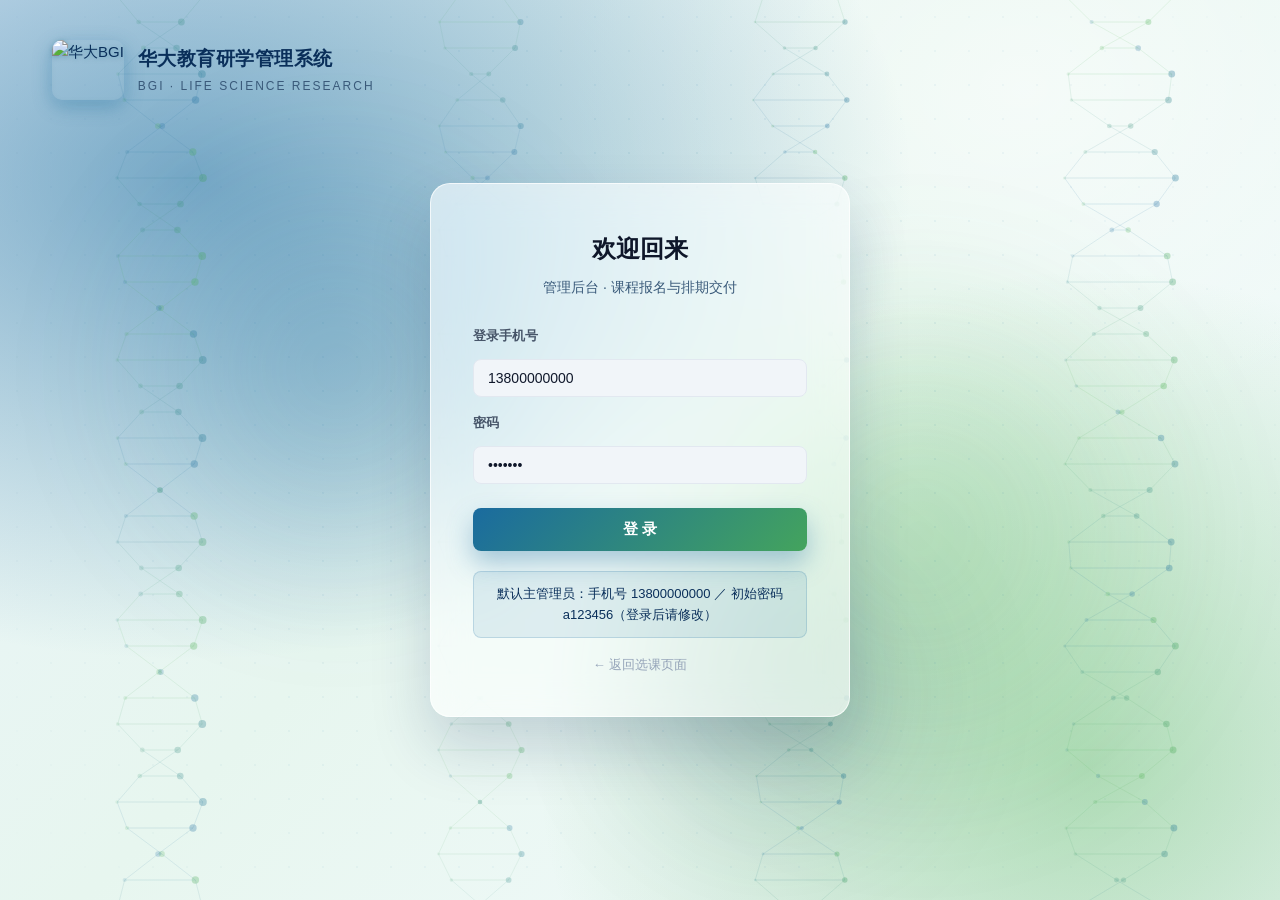
==== commit 9e901dd0: "init: 华大教育研学管理系统 前端静态站" ====
--- a/admin.html
+++ b/admin.html
@@ -306,17 +306,17 @@
       document.getElementById('configBanner').style.display = 'block';
     }
   </script>
-  <script src="js/img/chunk1.js"></script>
-  <script src="js/img/chunk2.js"></script>
-  <script src="js/img/asset1.js"></script>
-  <script src="js/courses.js"></script>
-  <script src="js/common.js"></script>
-  <script src="js/storage.js"></script>
-  <script src="js/bg-dna.js"></script>
-  <script src="js/lib/docx.umd.js"></script>
-  <script src="js/lib/FileSaver.min.js"></script>
-  <script src="js/export-confirm.js"></script>
+  <script src="js/img/chunk1.js?v=2"></script>
+  <script src="js/img/chunk2.js?v=2"></script>
+  <script src="js/img/asset1.js?v=2"></script>
+  <script src="js/courses.js?v=2"></script>
+  <script src="js/common.js?v=2"></script>
+  <script src="js/storage.js?v=2"></script>
+  <script src="js/bg-dna.js?v=2"></script>
+  <script src="js/lib/docx.umd.js?v=2"></script>
+  <script src="js/lib/FileSaver.min.js?v=2"></script>
+  <script src="js/export-confirm.js?v=2"></script>
   <script src="https://cdn.jsdelivr.net/npm/chart.js@4"></script>
-  <script src="js/admin.js"></script>
+  <script src="js/admin.js?v=2"></script>
 </body>
 </html>
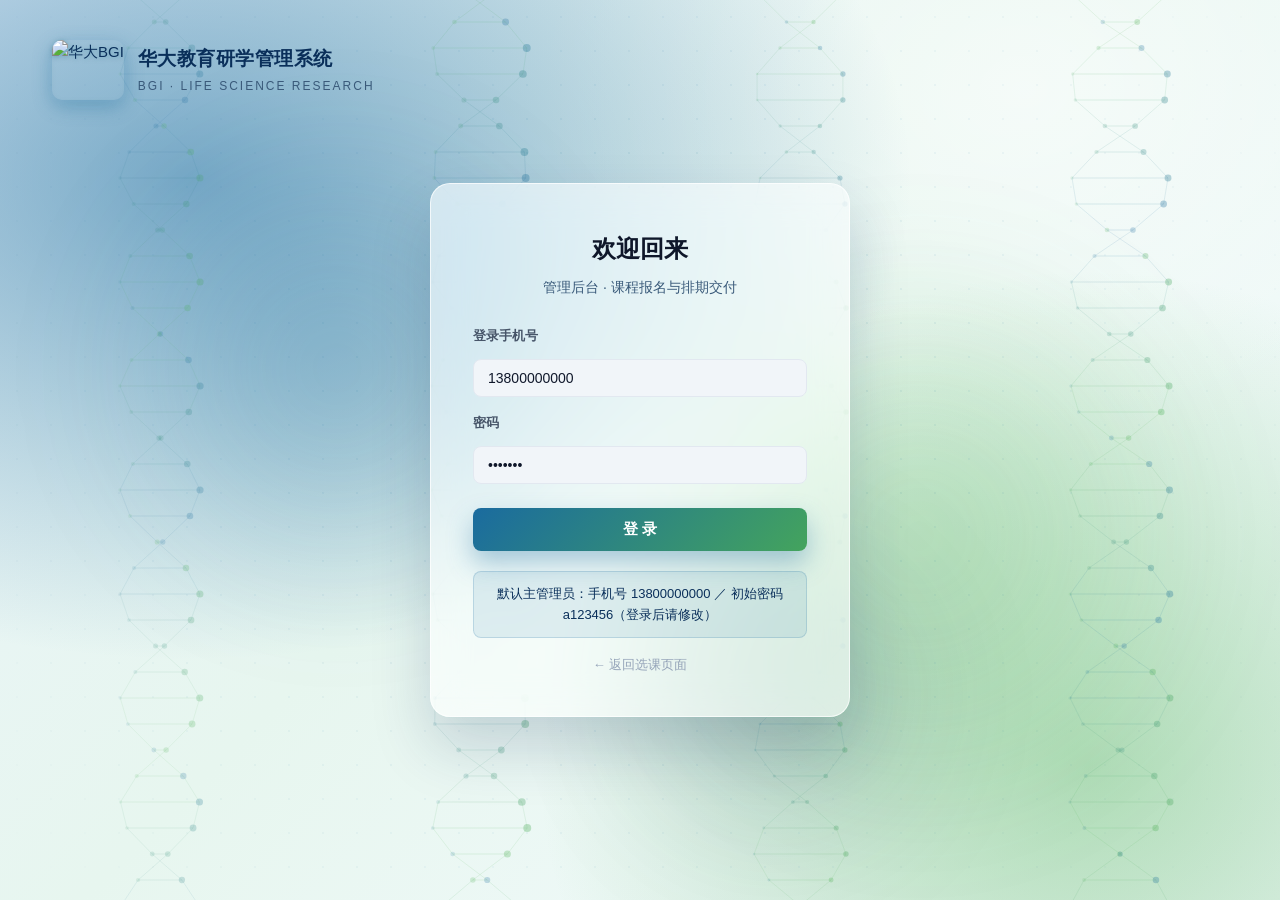
==== commit 805e32fa: "init: 华大教育研学管理系统 前端静态站" ====
--- a/admin.html
+++ b/admin.html
@@ -166,6 +166,12 @@
               <option value="已拒绝">已拒绝</option>
               <option value="已交付">已交付</option>
               <option value="已完成">已完成</option>
+            </select>
+            <select class="filter-select" id="filterCourse" onchange="Admin.renderTable()">
+              <option value="">全部课程</option>
+            </select>
+            <select class="filter-select" id="filterOrg" onchange="Admin.renderTable()">
+              <option value="">全部机构</option>
             </select>
             <input type="text" class="filter-input" id="filterSearch" placeholder="搜索..." oninput="Admin.renderTable()">
           </div>
@@ -311,12 +317,12 @@
   <script src="js/img/asset1.js?v=2"></script>
   <script src="js/courses.js?v=2"></script>
   <script src="js/common.js?v=2"></script>
-  <script src="js/storage.js?v=2"></script>
+  <script src="js/storage.js?v=3"></script>
   <script src="js/bg-dna.js?v=2"></script>
   <script src="js/lib/docx.umd.js?v=2"></script>
   <script src="js/lib/FileSaver.min.js?v=2"></script>
   <script src="js/export-confirm.js?v=2"></script>
   <script src="https://cdn.jsdelivr.net/npm/chart.js@4"></script>
-  <script src="js/admin.js?v=2"></script>
+  <script src="js/admin.js?v=3"></script>
 </body>
 </html>
--- a/css/style.css
+++ b/css/style.css
@@ -476,6 +476,18 @@
   display: flex;
   align-items: center;
   gap: 4px;
+}
+
+/* 课程卡片正面简介（需求 2.1：卡片含简介） */
+.course-intro {
+  margin-top: 10px;
+  font-size: 13px;
+  line-height: 1.6;
+  color: var(--text-muted);
+  display: -webkit-box;
+  -webkit-line-clamp: 2;
+  -webkit-box-orient: vertical;
+  overflow: hidden;
 }
 
 /* 课程详情 - 默认隐藏 */
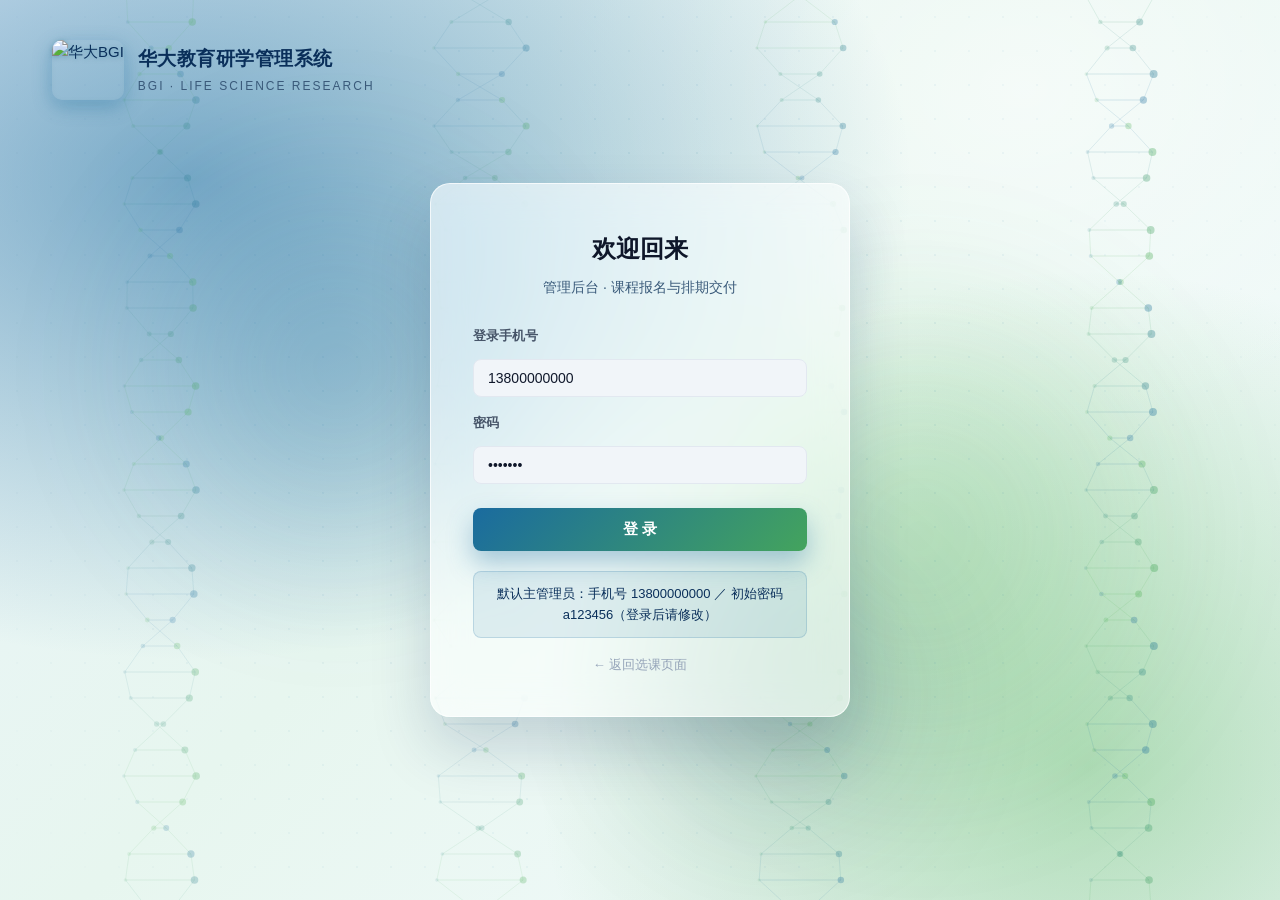
==== commit 34f324f5: "feat: 课程封面替换为27张高清图(PDF提取+AI生成)并内联base64;图片脚本?v=3" ====
--- a/admin.html
+++ b/admin.html
@@ -312,9 +312,9 @@
       document.getElementById('configBanner').style.display = 'block';
     }
   </script>
-  <script src="js/img/chunk1.js?v=2"></script>
-  <script src="js/img/chunk2.js?v=2"></script>
-  <script src="js/img/asset1.js?v=2"></script>
+  <script src="js/img/chunk1.js?v=3"></script>
+  <script src="js/img/chunk2.js?v=3"></script>
+  <script src="js/img/asset1.js?v=3"></script>
   <script src="js/courses.js?v=2"></script>
   <script src="js/common.js?v=2"></script>
   <script src="js/storage.js?v=3"></script>
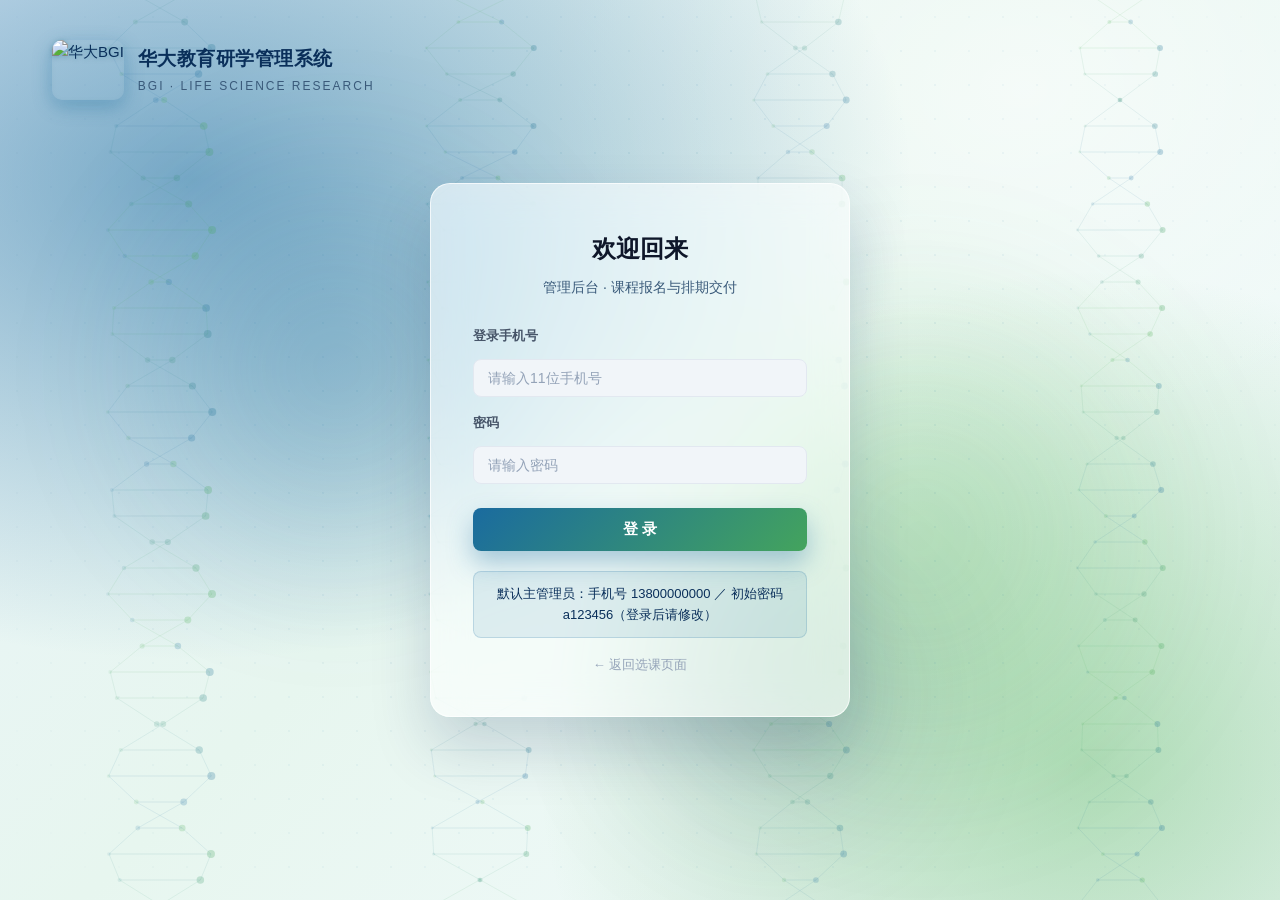
==== commit 058b69fe: "ux(P1): 行程区改名+行内删除/排序; 自助查询加查询码校验; 登录框清空默认密码; 缓存?v=4" ====
--- a/admin.html
+++ b/admin.html
@@ -10,7 +10,7 @@
   <meta http-equiv="Referrer-Policy" content="no-referrer">
   <meta http-equiv="X-Frame-Options" content="DENY">
   <meta http-equiv="Permissions-Policy" content="geolocation=(), microphone=(), camera=()">
-  <link rel="stylesheet" href="css/style.css">
+  <link rel="stylesheet" href="css/style.css?v=4">
   <link rel="icon" type="image/png" href="images/logo-huada.png">
 </head>
 <body>
@@ -47,11 +47,11 @@
       <div id="pwdForm">
         <div class="form-group">
           <label style="font-size:13px;font-weight:600;color:var(--text-secondary);margin-bottom:6px;display:block;">登录手机号</label>
-          <input type="tel" class="form-control" id="loginPhone" placeholder="请输入11位手机号" value="13800000000">
+          <input type="tel" class="form-control" id="loginPhone" placeholder="请输入11位手机号">
         </div>
         <div class="form-group">
           <label style="font-size:13px;font-weight:600;color:var(--text-secondary);margin-bottom:6px;display:block;">密码</label>
-          <input type="password" class="form-control" id="loginPassword" placeholder="请输入密码" value="a123456">
+          <input type="password" class="form-control" id="loginPassword" placeholder="请输入密码">
         </div>
         <button class="btn-login" onclick="Admin.login()">登 录</button>
         <div class="login-hint">默认主管理员：手机号 13800000000 ／ 初始密码 a123456（登录后请修改）</div>
--- a/css/style.css
+++ b/css/style.css
@@ -762,12 +762,45 @@
   background: var(--red);
   color: #fff;
   font-size: 14px;
-  display: none;
+  display: flex;
   align-items: center;
   justify-content: center;
 }
 
-.schedule-item:hover .remove-btn { display: flex; }
+.schedule-item .move-btns {
+  position: absolute;
+  top: -6px;
+  left: -6px;
+  display: flex;
+  flex-direction: column;
+  gap: 2px;
+}
+
+.schedule-item .move-btns button {
+  width: 20px;
+  height: 18px;
+  border-radius: 4px;
+  border: none;
+  background: var(--primary);
+  color: #fff;
+  font-size: 11px;
+  line-height: 1;
+  cursor: pointer;
+  display: flex;
+  align-items: center;
+  justify-content: center;
+}
+
+.schedule-item .move-btns button:disabled {
+  opacity: 0.3;
+  cursor: not-allowed;
+}
+
+.schedule-note {
+  font-size: 12px;
+  color: var(--text-muted);
+  margin: -8px 0 12px;
+}
 
 .schedule-empty {
   text-align: center;
